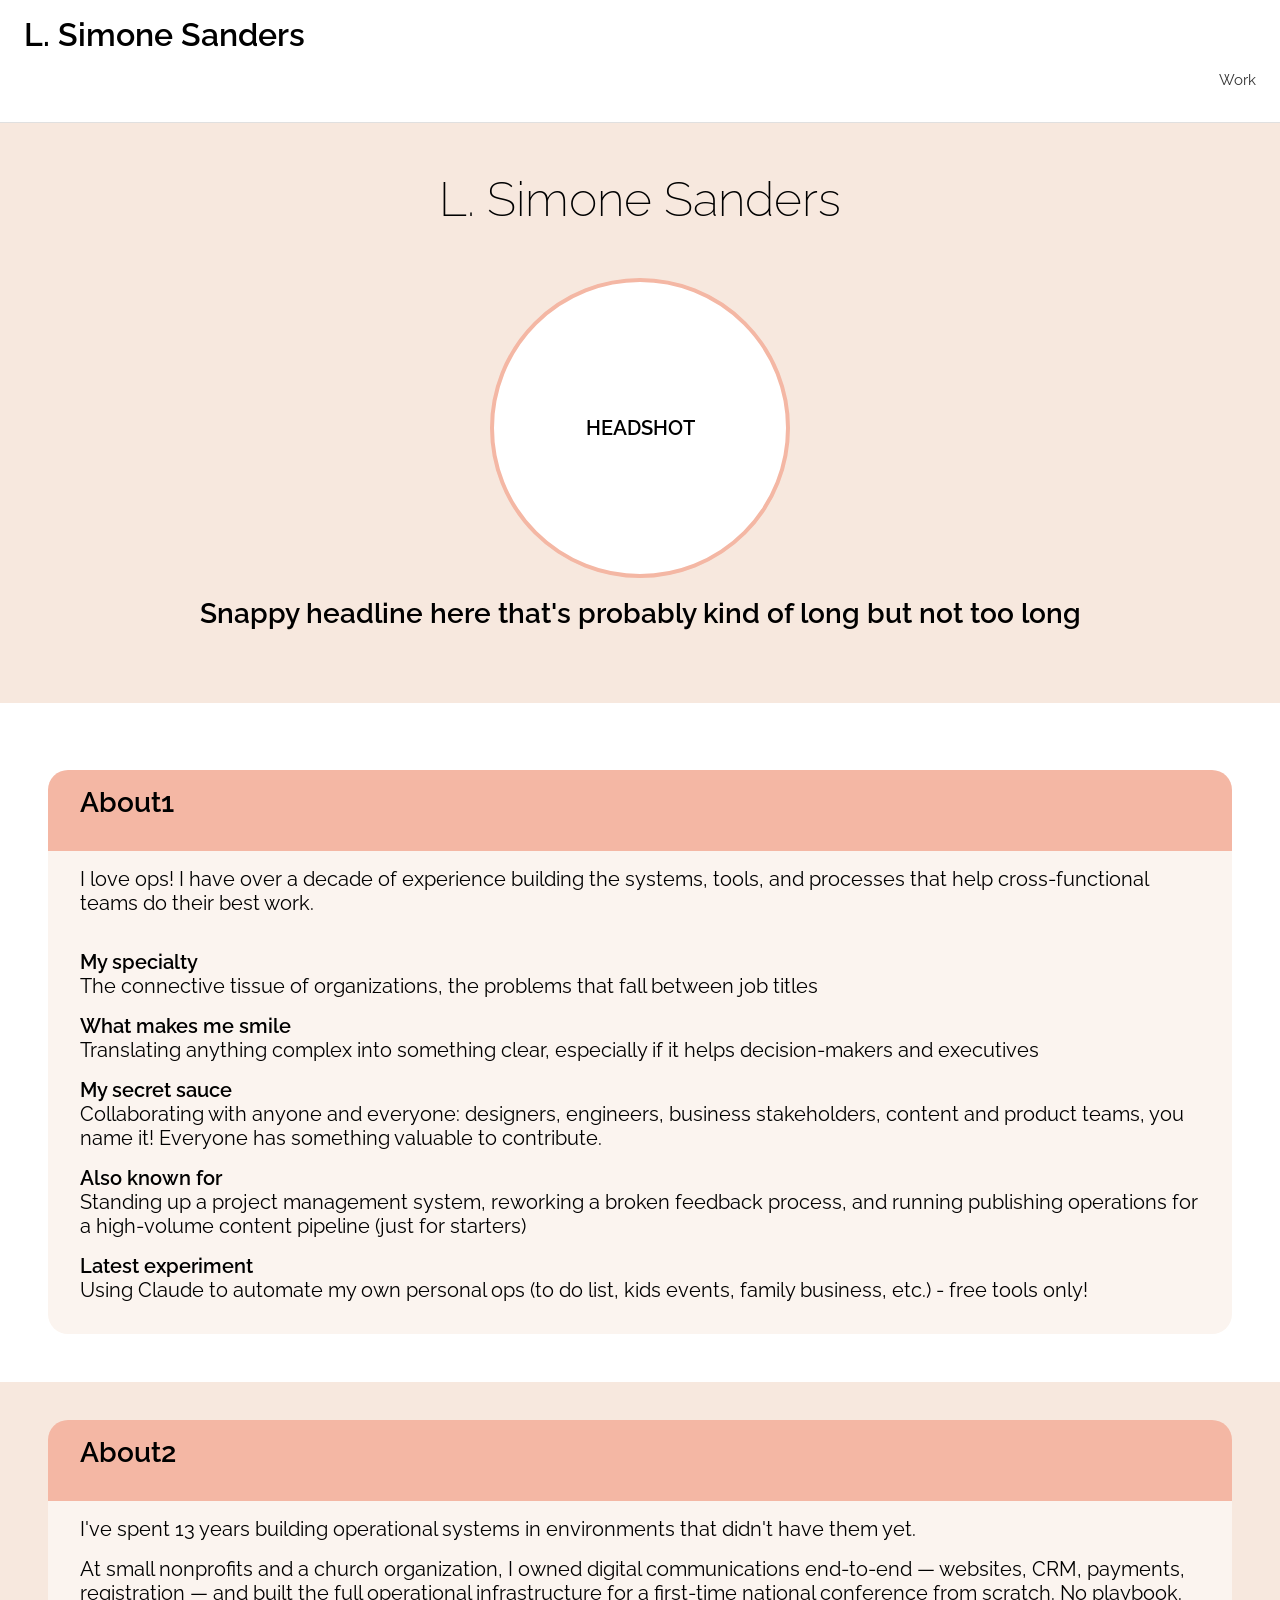
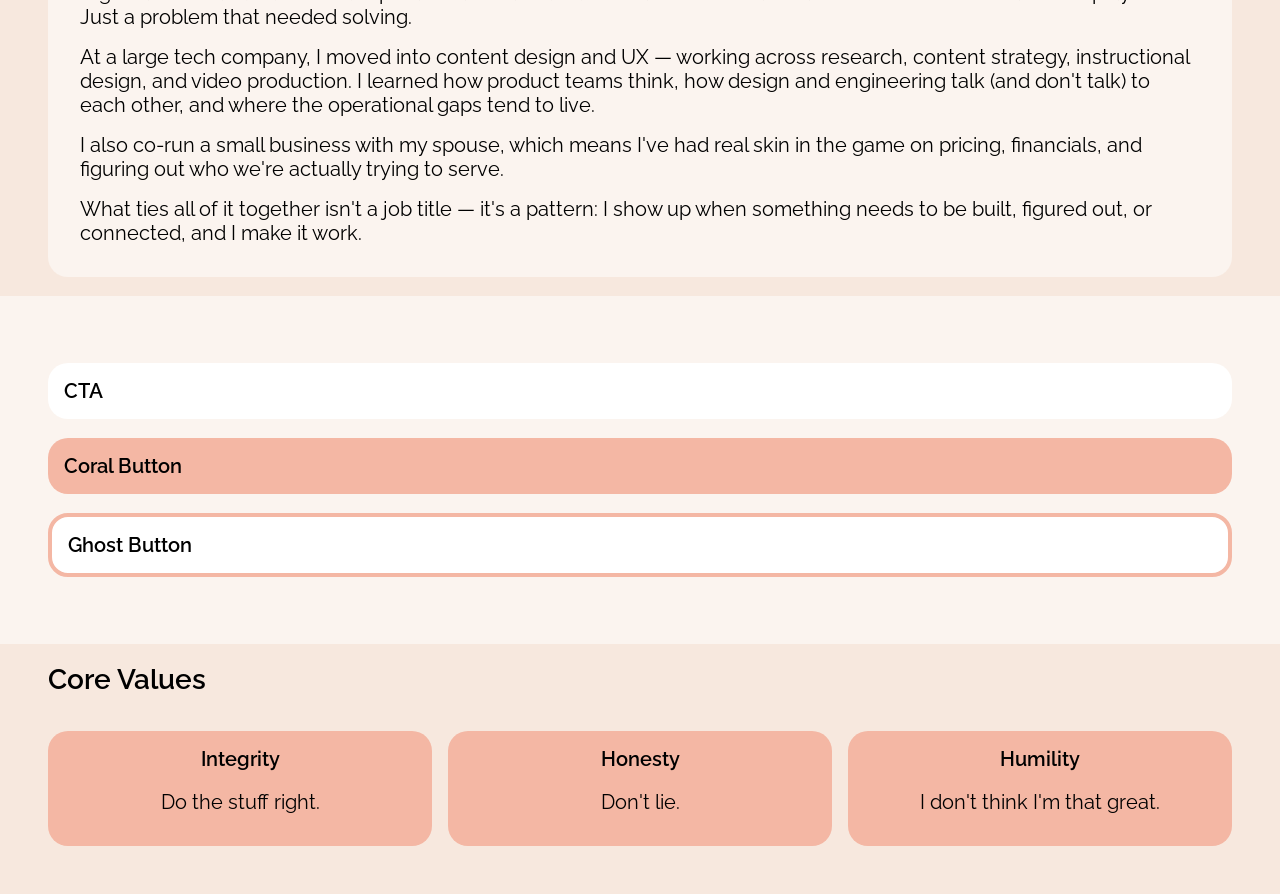
==== index.html @ a35c8dca "Update index.html" ====
<!DOCTYPE html>
<html lang="en">
<head>
  <meta charset="UTF-8" />
  <meta name="viewport" content="width=device-width, initial-scale=1.0" />
  <title>L. Simone Sanders</title>
  <link rel="stylesheet" href="style.css" />
  <link rel="preconnect" href="https://fonts.googleapis.com" />
<link rel="preconnect" href="https://fonts.gstatic.com" crossorigin />
<link href="https://fonts.googleapis.com/css2?family=Raleway:wght@400;600&display=swap" rel="stylesheet" />
</head>
<body>

  <nav class="nav">
    <span class="nav-name">L. Simone Sanders</span>
    <ul class="nav-links">
      <li><a href="Work.html">Work</a></li>
    </ul>
  </nav>

  <main>
    <h1 style="text-align: center;">L. Simone Sanders</h1>
<br />
<div style="background-color: #fff; border: 4px solid #f4b7a4; border-radius: 50%; height: 300px; width: 300px; margin: auto; display: flex; justify-content: center; align-items: center;"><h3>HEADSHOT</h3></div><br />
<h2 style="text-align: center;">Snappy headline here that's probably kind of long but not too long</h2><br /><br /><br />
<div class="card">

<div class="section-white"><br />
  <div class="card-top"><h2>About1</h2></div>
  <div class="card-bottom">
	<p>I love ops! I have over a decade of experience building the systems, tools, and processes that help cross-functional teams do their best work.</p>
<br />
<h3>My specialty</h3>
<p>The connective tissue of organizations, the problems that fall between job titles</p>
<h3>What makes me smile</h3>
<p>Translating anything complex into something clear, especially if it helps decision-makers and executives</p>
<h3>My secret sauce</h3>
<p>Collaborating with anyone and everyone: designers, engineers, business stakeholders, content and product teams, you name it! Everyone has something valuable to contribute.</p>
<h3>Also known for</h3>
<p>Standing up a project management system, reworking a broken feedback process, and running publishing operations for a high-volume content pipeline (just for starters)</p>
<h3>Latest experiment</h3>
<p>Using Claude to automate my own personal ops (to do list, kids events, family business, etc.) - free tools only!</p>
</div>
</div>
<br />
</div>
<br />
<div class="card">
  <div class="card-top"><h2>About2</h2></div>
  <div class="card-bottom"><P>I've spent 13 years building operational systems in environments that didn't have them yet.</p>

<p>At small nonprofits and a church organization, I owned digital communications end-to-end — websites, CRM, payments, registration — and built the full operational infrastructure for a first-time national conference from scratch. No playbook. Just a problem that needed solving.</p>

<p>At a large tech company, I moved into content design and UX — working across research, content strategy, instructional design, and video production. I learned how product teams think, how design and engineering talk (and don't talk) to each other, and where the operational gaps tend to live.</p>

<p>I also co-run a small business with my spouse, which means I've had real skin in the game on pricing, financials, and figuring out who we're actually trying to serve.</p>

<p>What ties all of it together isn't a job title — it's a pattern: I show up when something needs to be built, figured out, or connected, and I make it work.</p></div>
</div>

<br />
<div class="section-pink">
<br />
<div class="button-white">
CTA</div>
<br />
<div class="button-coral">
Coral Button</div>
<br />
<div class="button-ghost">
Ghost Button</div>
<br />
</div>
<br />
<h2>Core Values</h2>
<br />
<div class="column-container">
  <div class="column"><h3>Integrity</h3><br /><p>Do the stuff right.</p></div>
  <div class="column"><h3>Honesty</h3><br /><p>Don't lie.</p></div>
  <div class="column"><h3>Humility</h3><br /><p>I don't think I'm that great.</p></div>
</div>

  </main>

</body>
</html>
---- style.css ----
* {
  margin: 0;
  padding: 0;
  box-sizing: border-box;
}

body {
  font-family: "Raleway", sans-serif;
  background-color: #F7E8DE;
}

h1 {
  font-family: "Raleway", sans-serif;
  font-size: 3rem;
  font-weight: 200;
  Padding-bottom: 2rem;
}

h2 {
  Font-family: "Raleway", sans-serif;
  Font-size: 1.75rem;
  Font-weight: 600;
  Padding-bottom: 1rem;
}

h3, .button-coral, .button-white, .button-ghost {
  Font-family: "Raleway", sans-serif;
  Font-size: 1.25rem;
  Font-weight: 600;
}

p, ul, ol {
  padding-bottom: 1rem;
  font-size: 1.25rem;
}

Ul, ol {
  Padding-left: 1.5rem;
}

/* --- Sticky Nav --- */
.nav {
  position: sticky;
  top: 0;
  z-index: 100;
  display: flex;
  flex-wrap: wrap;
  align-items: center;
  justify-content: center;
  padding: 1rem 1.5rem;
  background: #fff;
  border-bottom: 1px solid #e0e0e0;
}

.nav-name {
  flex: 1;
  text-align: left;
  font-weight: 600;
  font-size: 2rem;
}

.nav-toggle {
  position: absolute;
  right: 1.5rem;
  background: none;
  border: none;
  font-size: 1.5rem;
  cursor: pointer;
  color: #333;
}

/* --- Hamburger
.nav-links {
  display: none;
  flex-direction: column;
  width: 100%;
  list-style: none;
  padding: 0.5rem 0;
}
-- */

.nav-links {
  display: flex;
  flex-direction: column;
  width: 100%;
  list-style: none;
  padding: 0.5rem 0;
}

.nav-links.open {
  display: flex;
}

.nav-links li {
  text-align: right;
}

.nav-links a {
  display: block;
  padding: 0.6rem 0;
  text-decoration: none;
  color: #333;
  font-size: 0.95rem;
}

.nav-links a:hover {
  color: #000;
}

/* --- Body Sections --- */

.section-white {
  width: calc(100% + 6rem);
  margin-left: -3rem;
  Padding: 3rem;
  Background-color: #fff;
}

.section-pink {
  width: calc(100% + 6rem);
  margin-left: -3rem;
  Padding: 3rem;
  Background-color: #FBF4EF;
}

.section-blush {
  width: calc(100% + 6rem);
  margin-left: -3rem;
  Padding: 3rem;
  Background-color: #F7E8DE;
}

.section-coral {
  width: calc(100% + 6rem);
  margin-left: -3rem;
  Padding: 3rem;
  Background-color: #F4B7A4;
}

/* --- Cards --- */
.card {
  Display: flex:
  Justify-content: space-between;
  Gap: 1rem;
  Flex-direction: row;
}

.card-top {
  Flex: 1;
  Background-color: #F4B7A4;
  Padding: 1rem 2rem 1rem 2rem;
  Border-radius: 20px 20px 0px 0px;
}

.card-bottom {
  Flex: 1;
  Background-color: #FBF4EF;
  Padding: 1rem 2rem 1rem 2rem;
  Border-radius: 0px 0px 20px 20px;
}

.card-simple {
  Flex: 1;
  Background-color: #fff;
  Padding: 1rem 2rem 1rem 2rem;
  Border-radius: 20px;
}

/* --- Columns --- */
.column-container {
  display: flex;
  justify-content: space-between;
  gap: 1rem;
}

.column {
  flex: 1;
  background-color: #F4B7A4;
  padding: 1rem;
  text-align: center;
  vertical-align: middle;
  Border-radius: 20px;
}

/* --- Buttons --- */
.button-coral {
  padding: 1rem;
  background-color: #f4b7a4;
  Border-radius: 20px;
}

.button-white {
  padding: 1rem;
  background-color: #fff;
  Border-radius: 20px;
}

.button-ghost {
  padding: 1rem;
  background-color: #fff;
  Border: 4px solid #f4b7a4;
  Border-radius: 20px;
}

/* --- Main content area ---*/
/* --- Changing this requires recalculating section widths --- */
main {
  padding: 3rem;
}
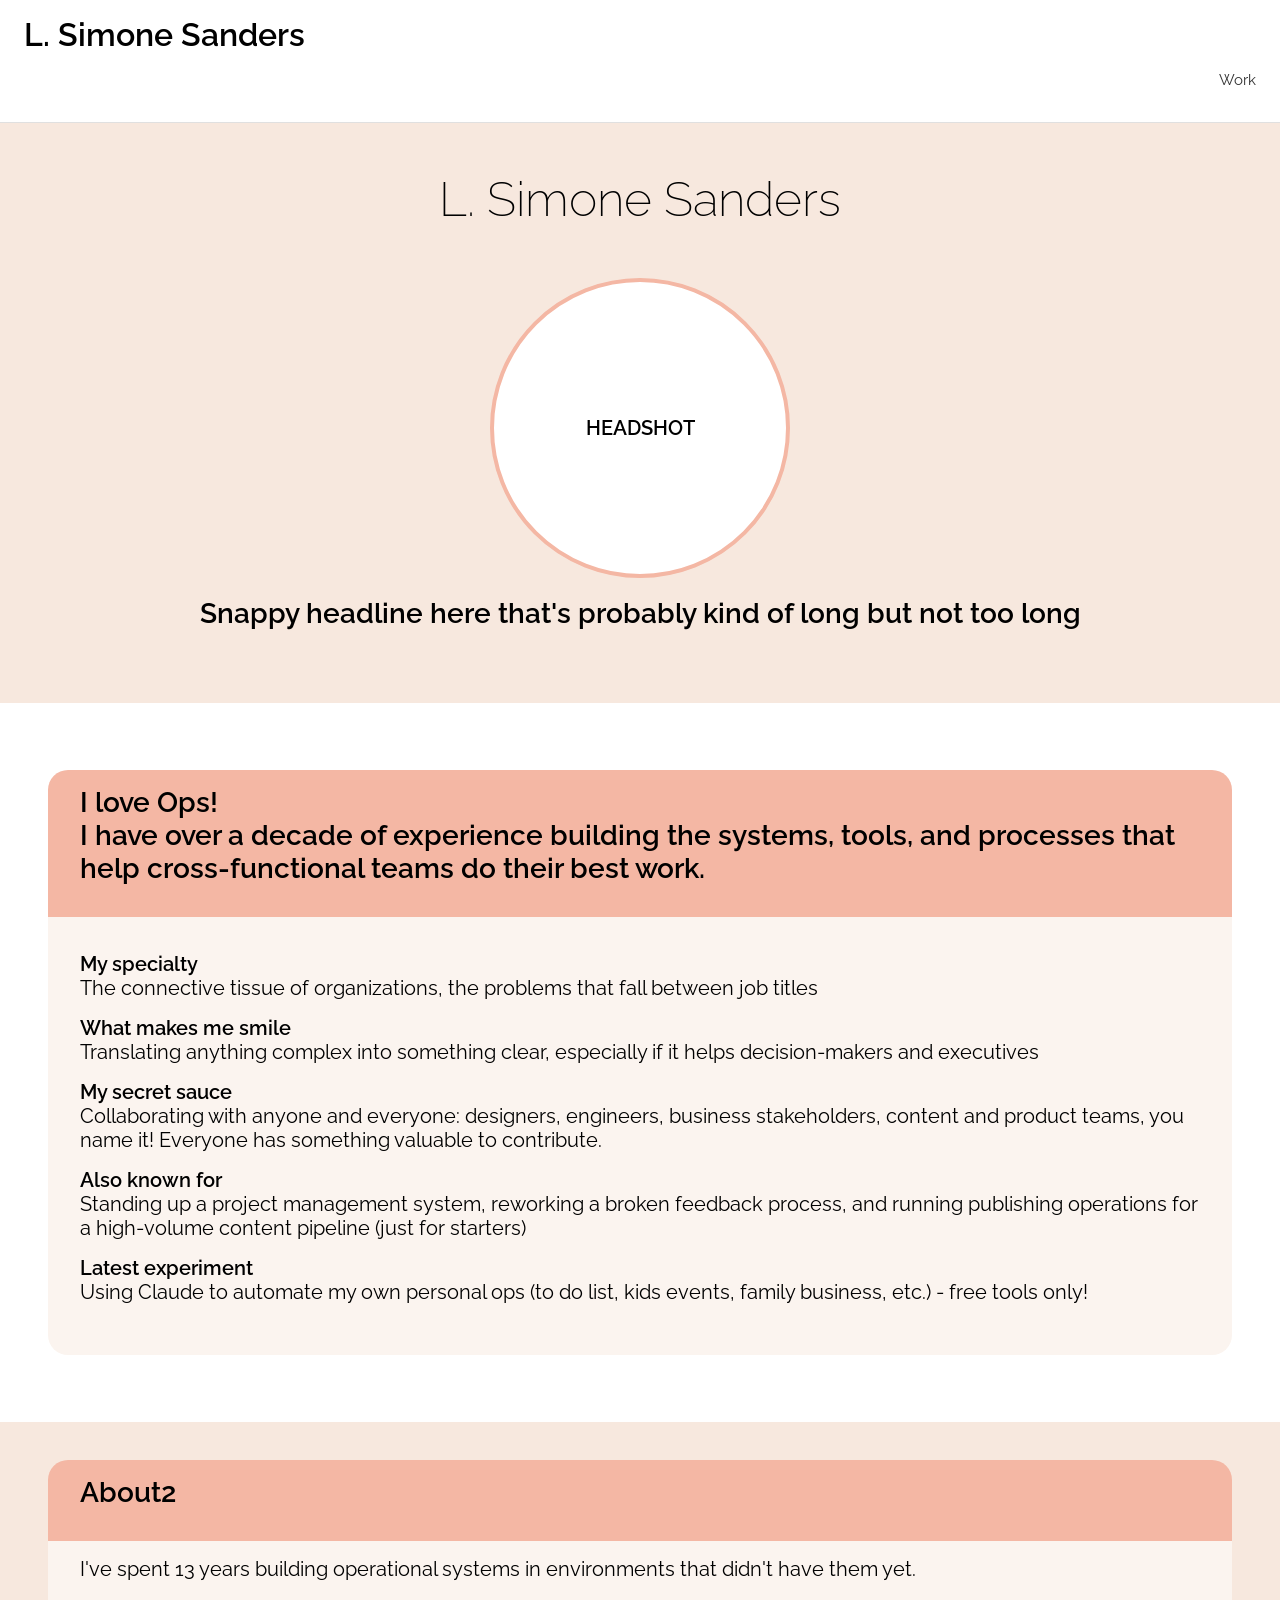
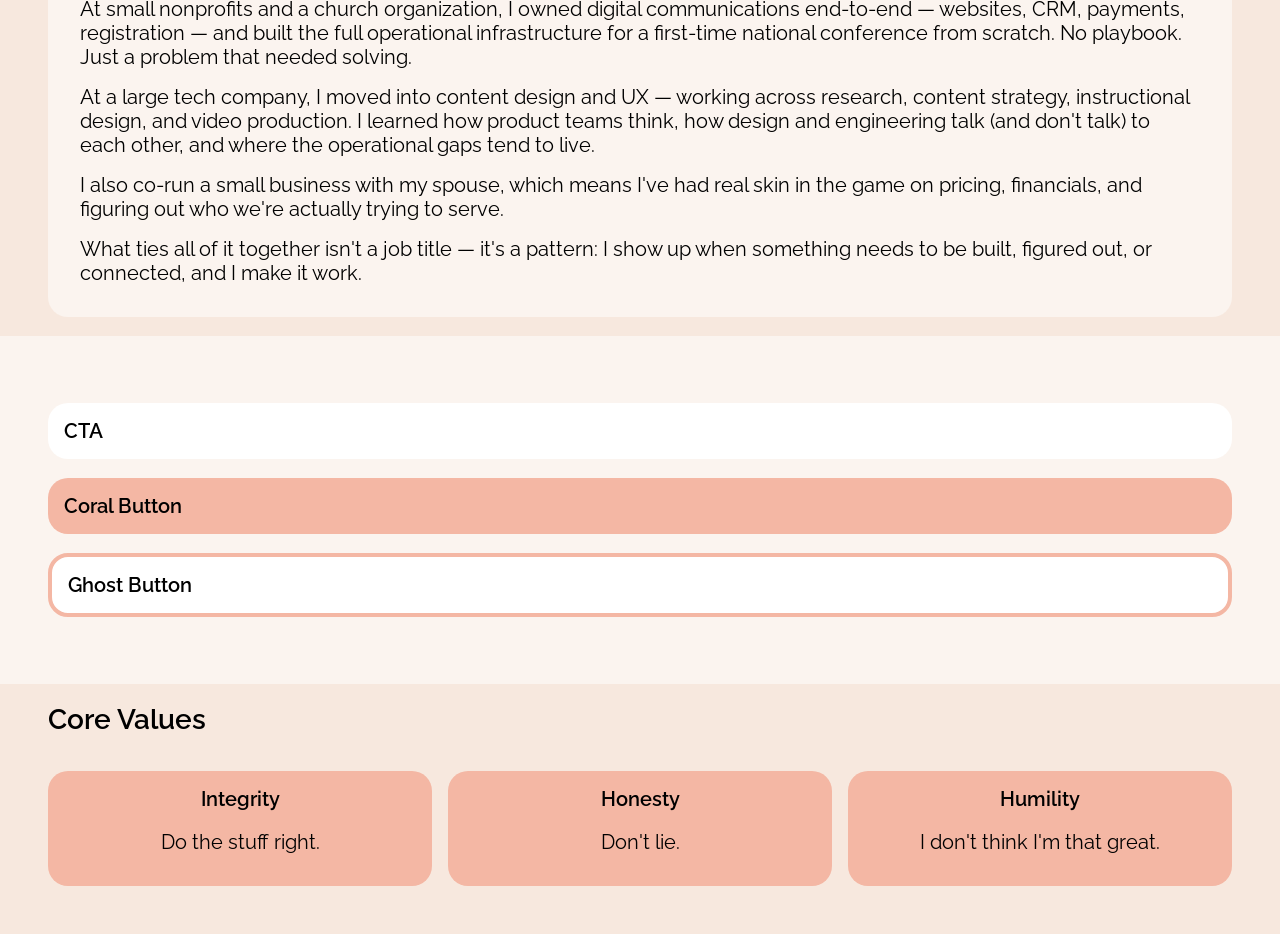
==== commit a2d4bce7: "Update index.html" ====
--- a/index.html
+++ b/index.html
@@ -26,9 +26,8 @@
 <div class="card">
 
 <div class="section-white"><br />
-  <div class="card-top"><h2>About1</h2></div>
+  <div class="card-top"><h2>I love Ops!<br />I have over a decade of experience building the systems, tools, and processes that help cross-functional teams do their best work.</h2></div>
   <div class="card-bottom">
-	<p>I love ops! I have over a decade of experience building the systems, tools, and processes that help cross-functional teams do their best work.</p>
 <br />
 <h3>My specialty</h3>
 <p>The connective tissue of organizations, the problems that fall between job titles</p>
@@ -40,7 +39,9 @@
 <p>Standing up a project management system, reworking a broken feedback process, and running publishing operations for a high-volume content pipeline (just for starters)</p>
 <h3>Latest experiment</h3>
 <p>Using Claude to automate my own personal ops (to do list, kids events, family business, etc.) - free tools only!</p>
+	  <br />
 </div>
+	<br />
 </div>
 <br />
 </div>
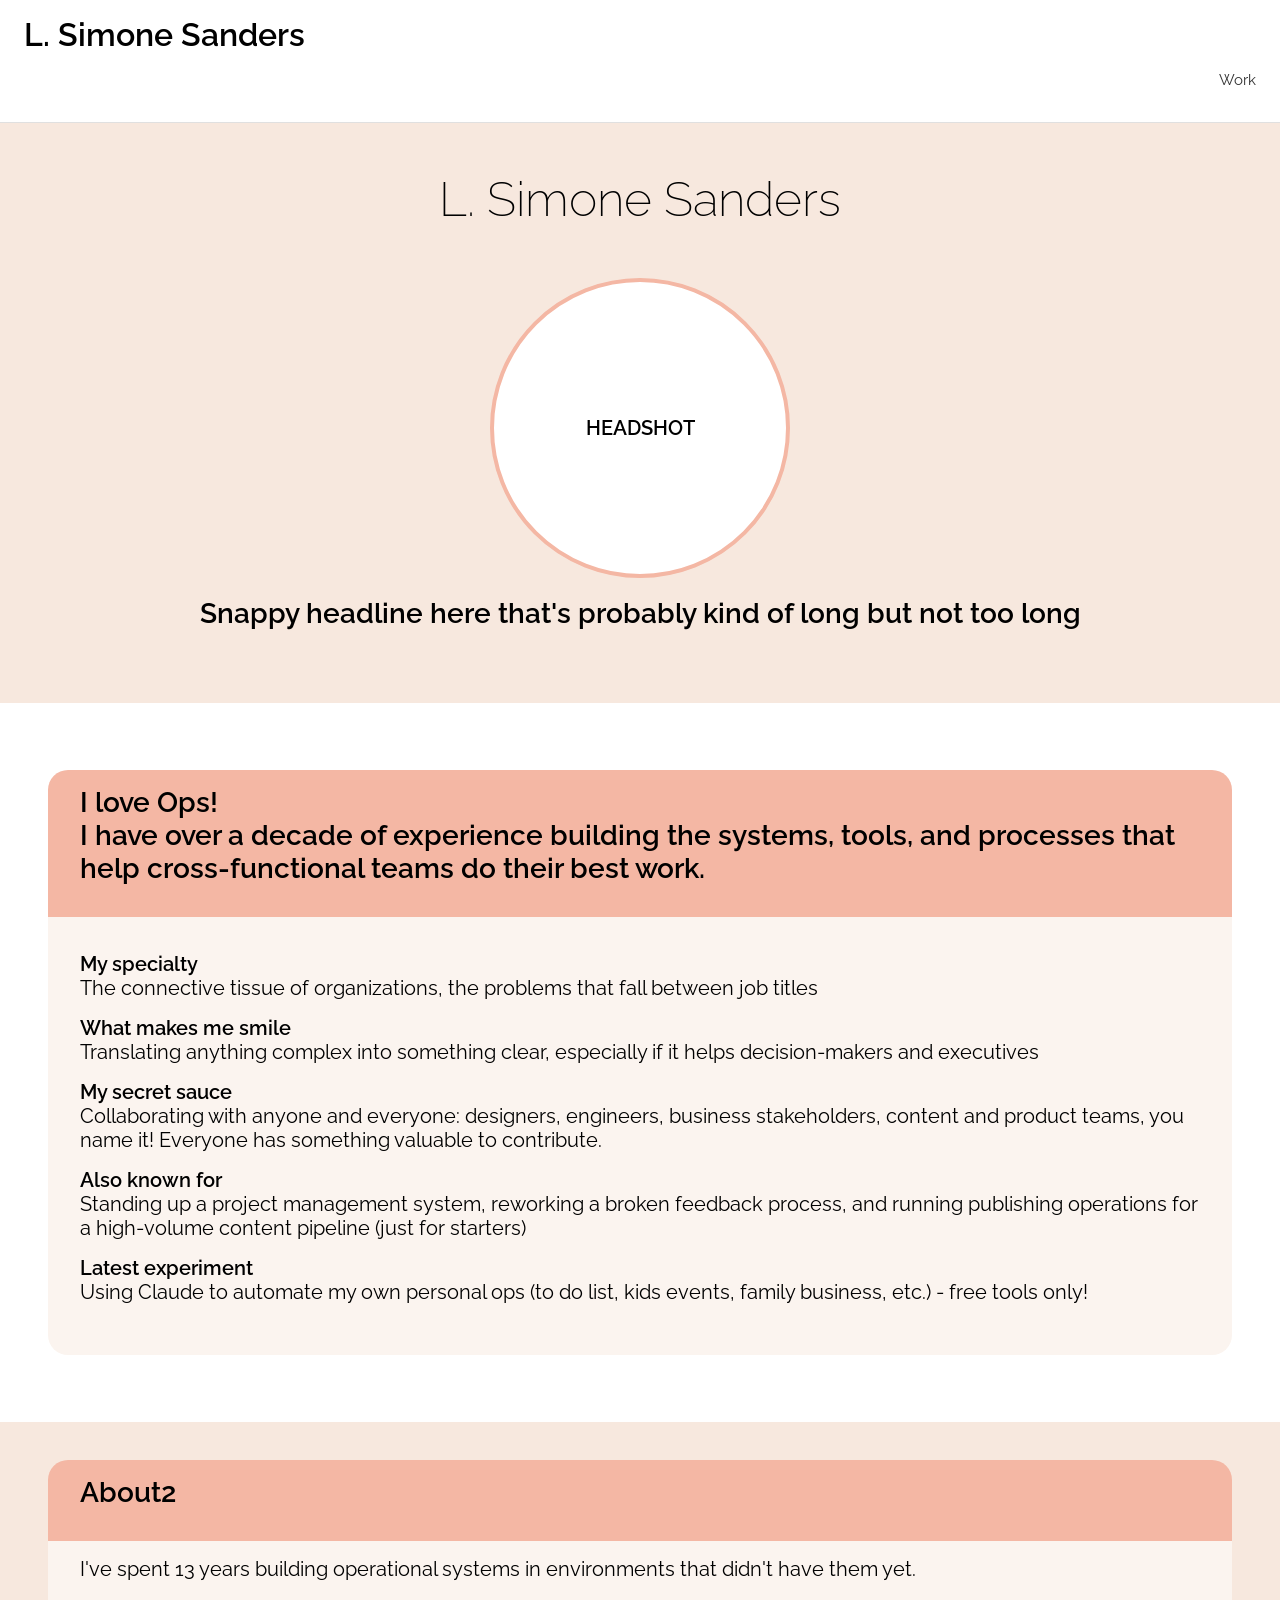
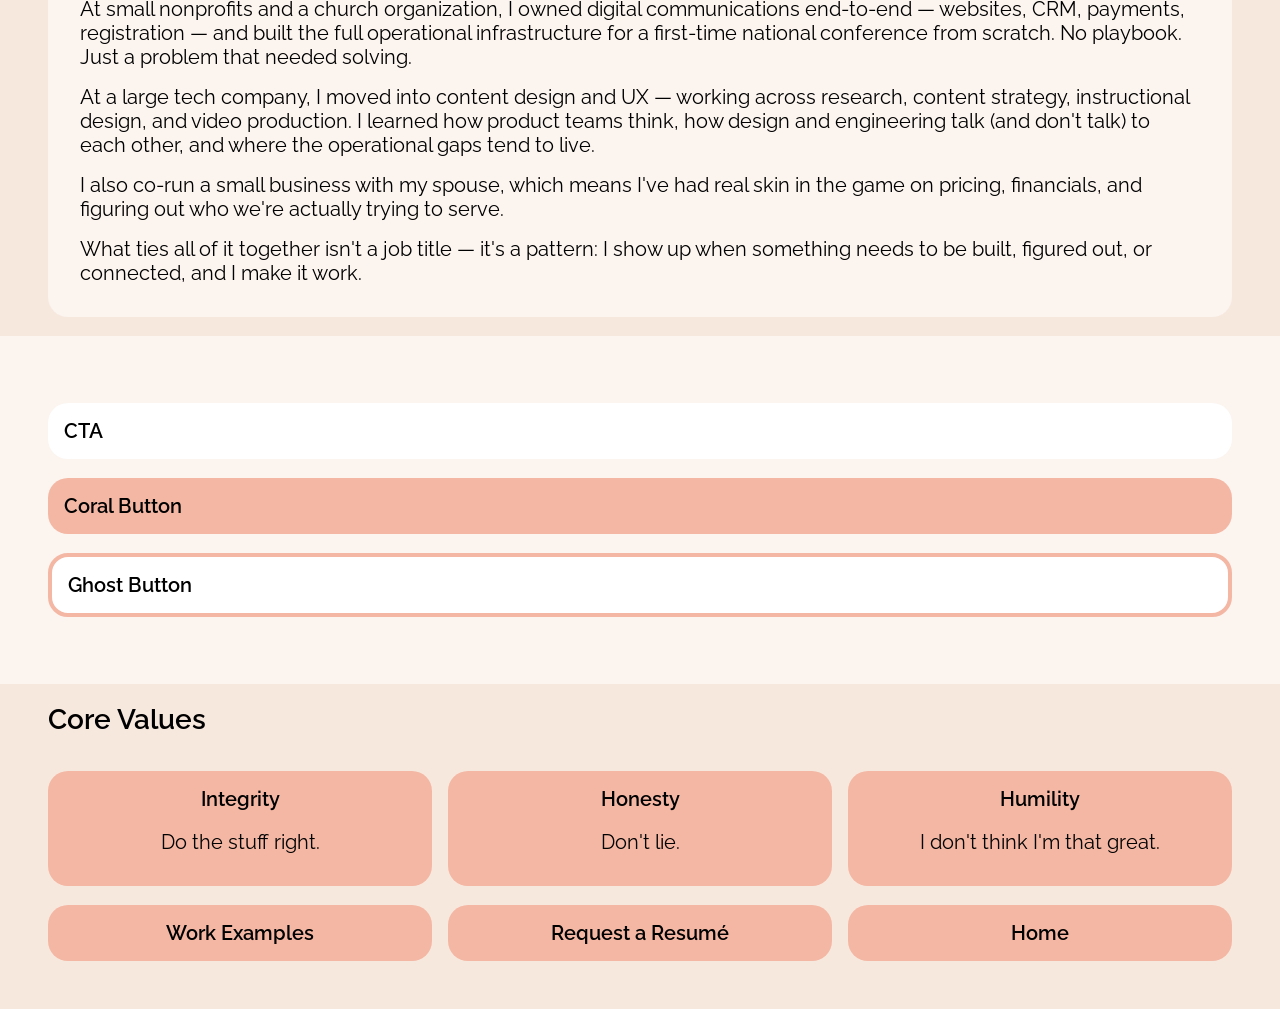
==== commit 51f7d77a: "Update index.html footer" ====
--- a/index.html
+++ b/index.html
@@ -81,6 +81,15 @@
   <div class="column"><h3>Humility</h3><br /><p>I don't think I'm that great.</p></div>
 </div>
 
+<div class="section-coral;">
+	<br />
+	<div class="column-container">
+		<div class="column button-coral">Work Examples</div>
+		<div class="column button-coral">Request a Resumé</div>
+		<div class="column button-coral">Home</div>
+	</div>
+</div>
+
   </main>
 
 </body>
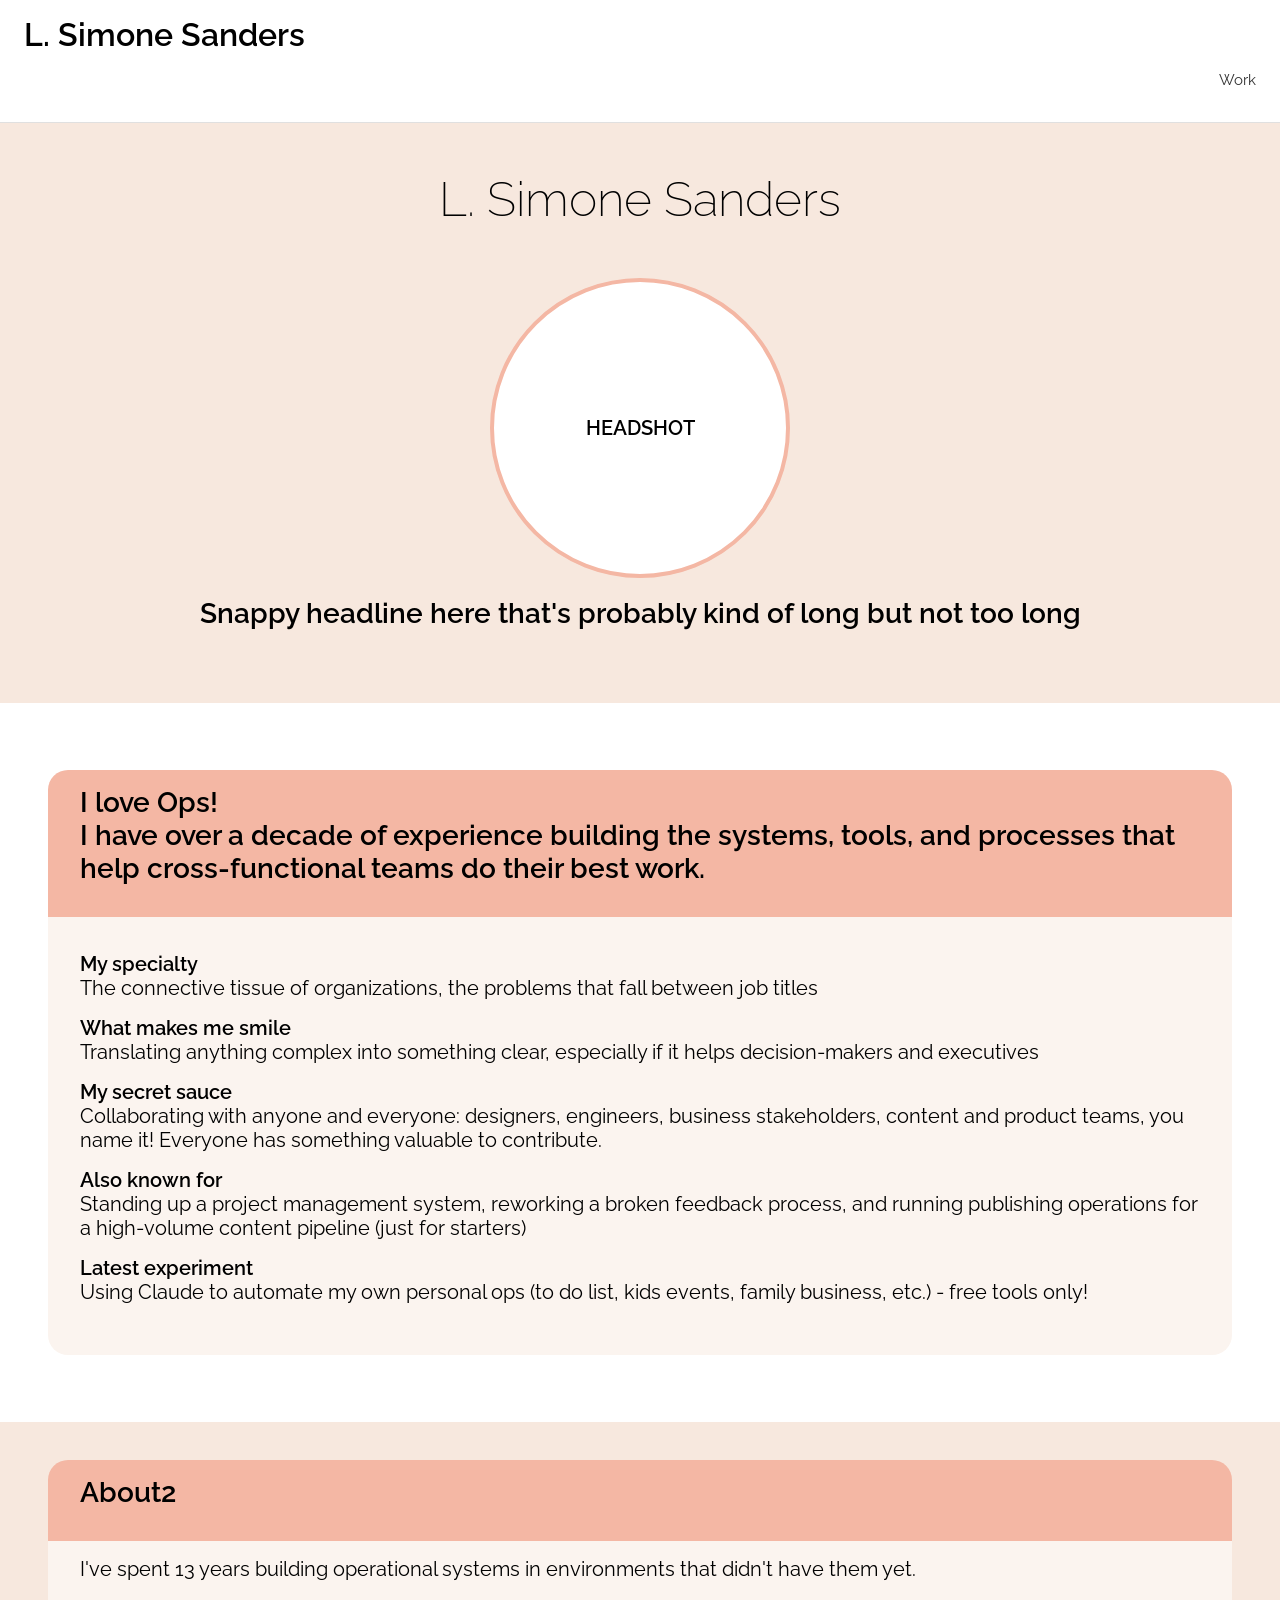
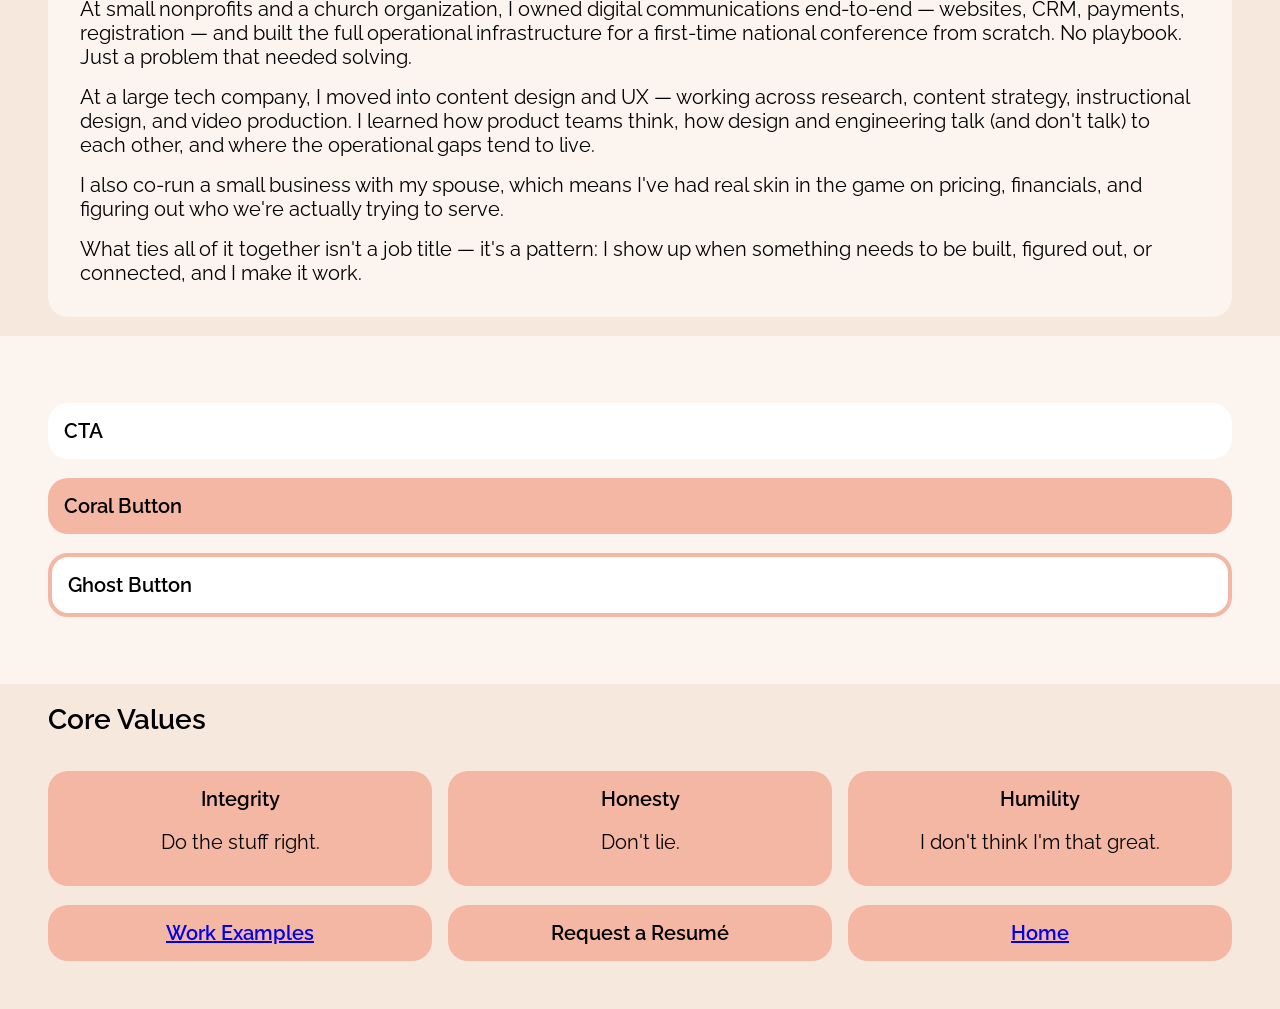
==== commit eb8e52dc: "Update index.html nav link correction" ====
--- a/index.html
+++ b/index.html
@@ -14,7 +14,7 @@
   <nav class="nav">
     <span class="nav-name">L. Simone Sanders</span>
     <ul class="nav-links">
-      <li><a href="Work.html">Work</a></li>
+      <li><a href="work.html">Work</a></li>
     </ul>
   </nav>
 
@@ -84,9 +84,9 @@
 <div class="section-coral;">
 	<br />
 	<div class="column-container">
-		<div class="column button-coral">Work Examples</div>
+		<div class="column button-coral"><a href="work.html">Work Examples</a></div>
 		<div class="column button-coral">Request a Resumé</div>
-		<div class="column button-coral">Home</div>
+		<div class="column button-coral"><a href="index.html">Home</a></div>
 	</div>
 </div>
 
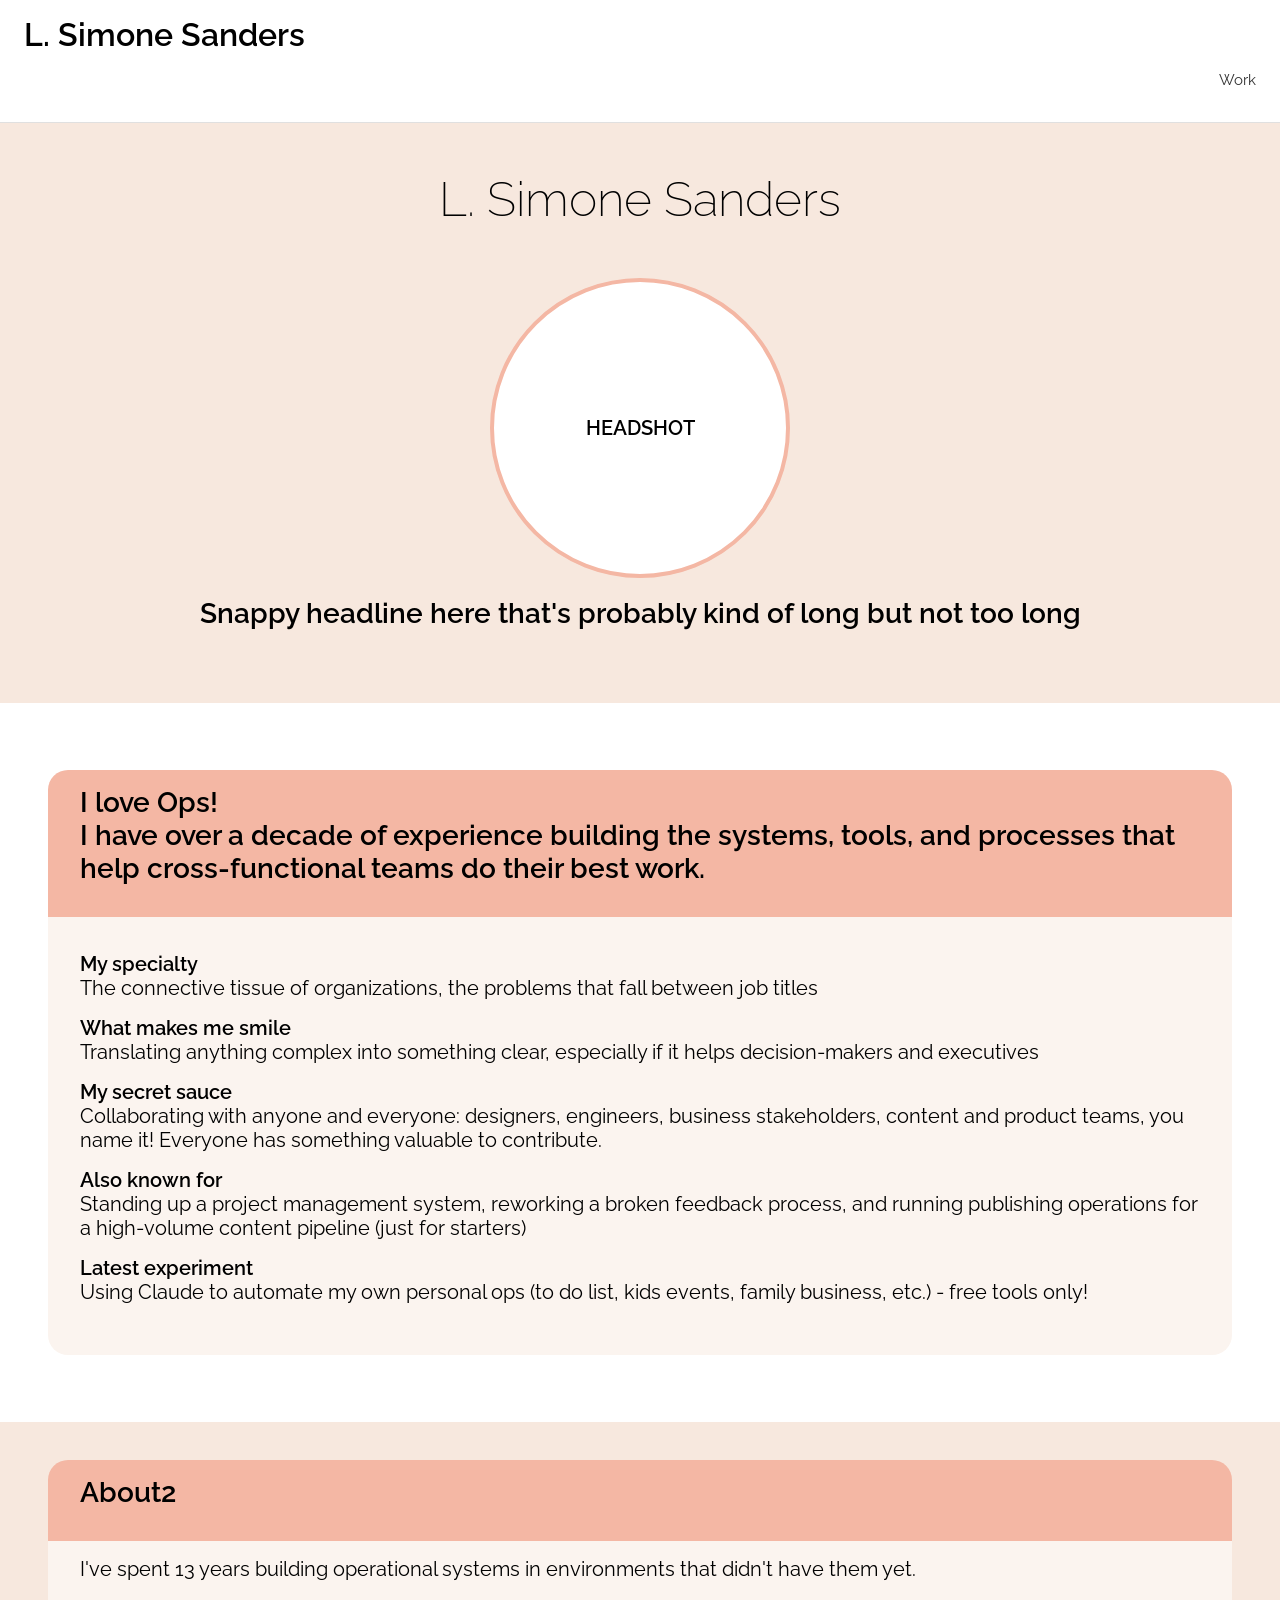
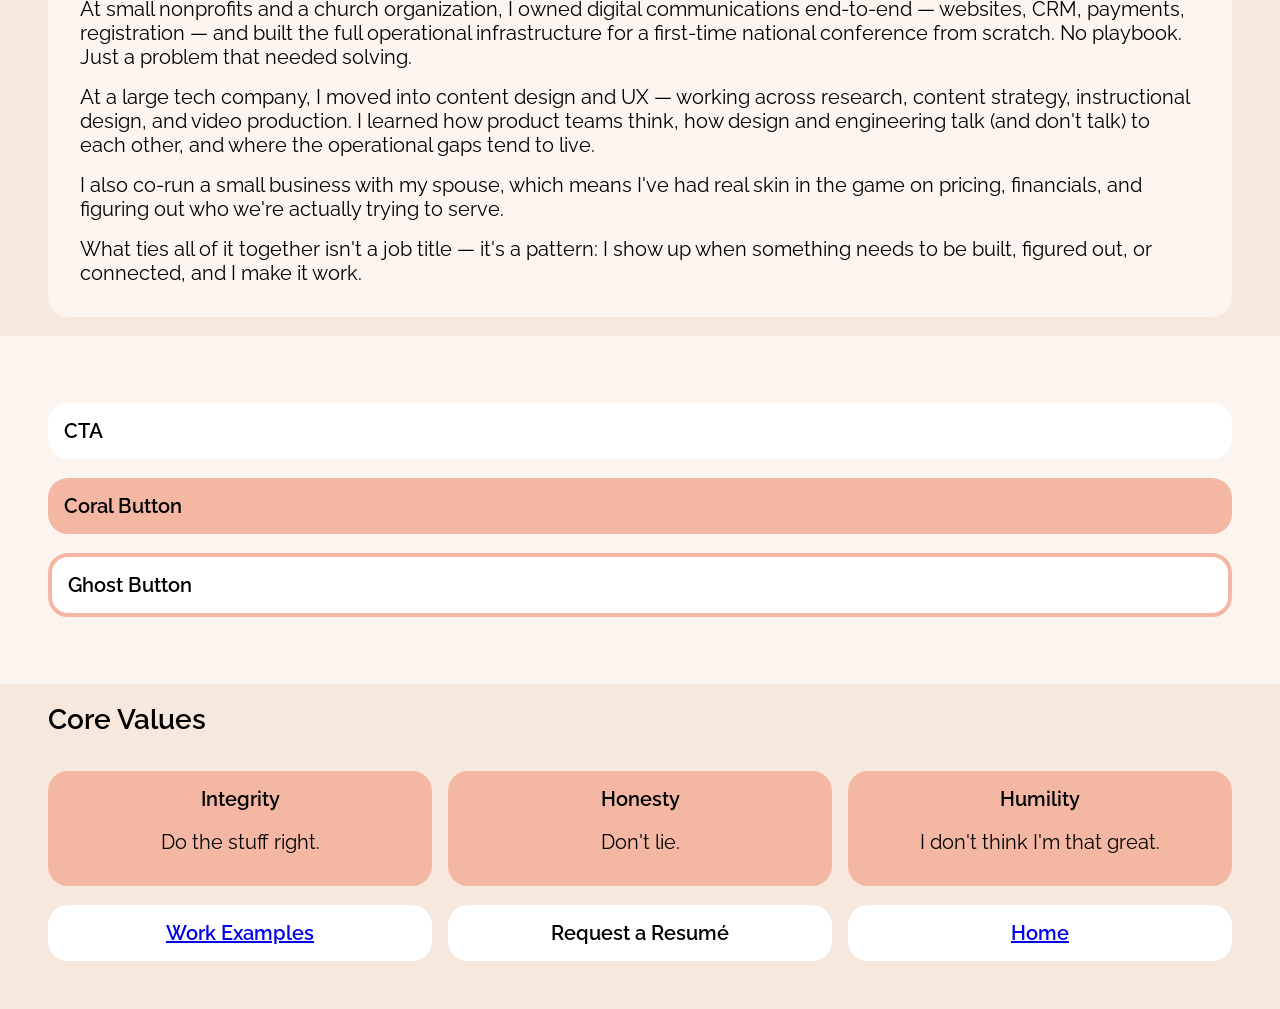
==== commit 1ddec6e6: "Update index.html footer update" ====
--- a/index.html
+++ b/index.html
@@ -84,9 +84,9 @@
 <div class="section-coral;">
 	<br />
 	<div class="column-container">
-		<div class="column button-coral"><a href="work.html">Work Examples</a></div>
-		<div class="column button-coral">Request a Resumé</div>
-		<div class="column button-coral"><a href="index.html">Home</a></div>
+		<div class="column button-white"><a href="work.html">Work Examples</a></div>
+		<div class="column button-white">Request a Resumé</div>
+		<div class="column button-white"><a href="index.html">Home</a></div>
 	</div>
 </div>
 
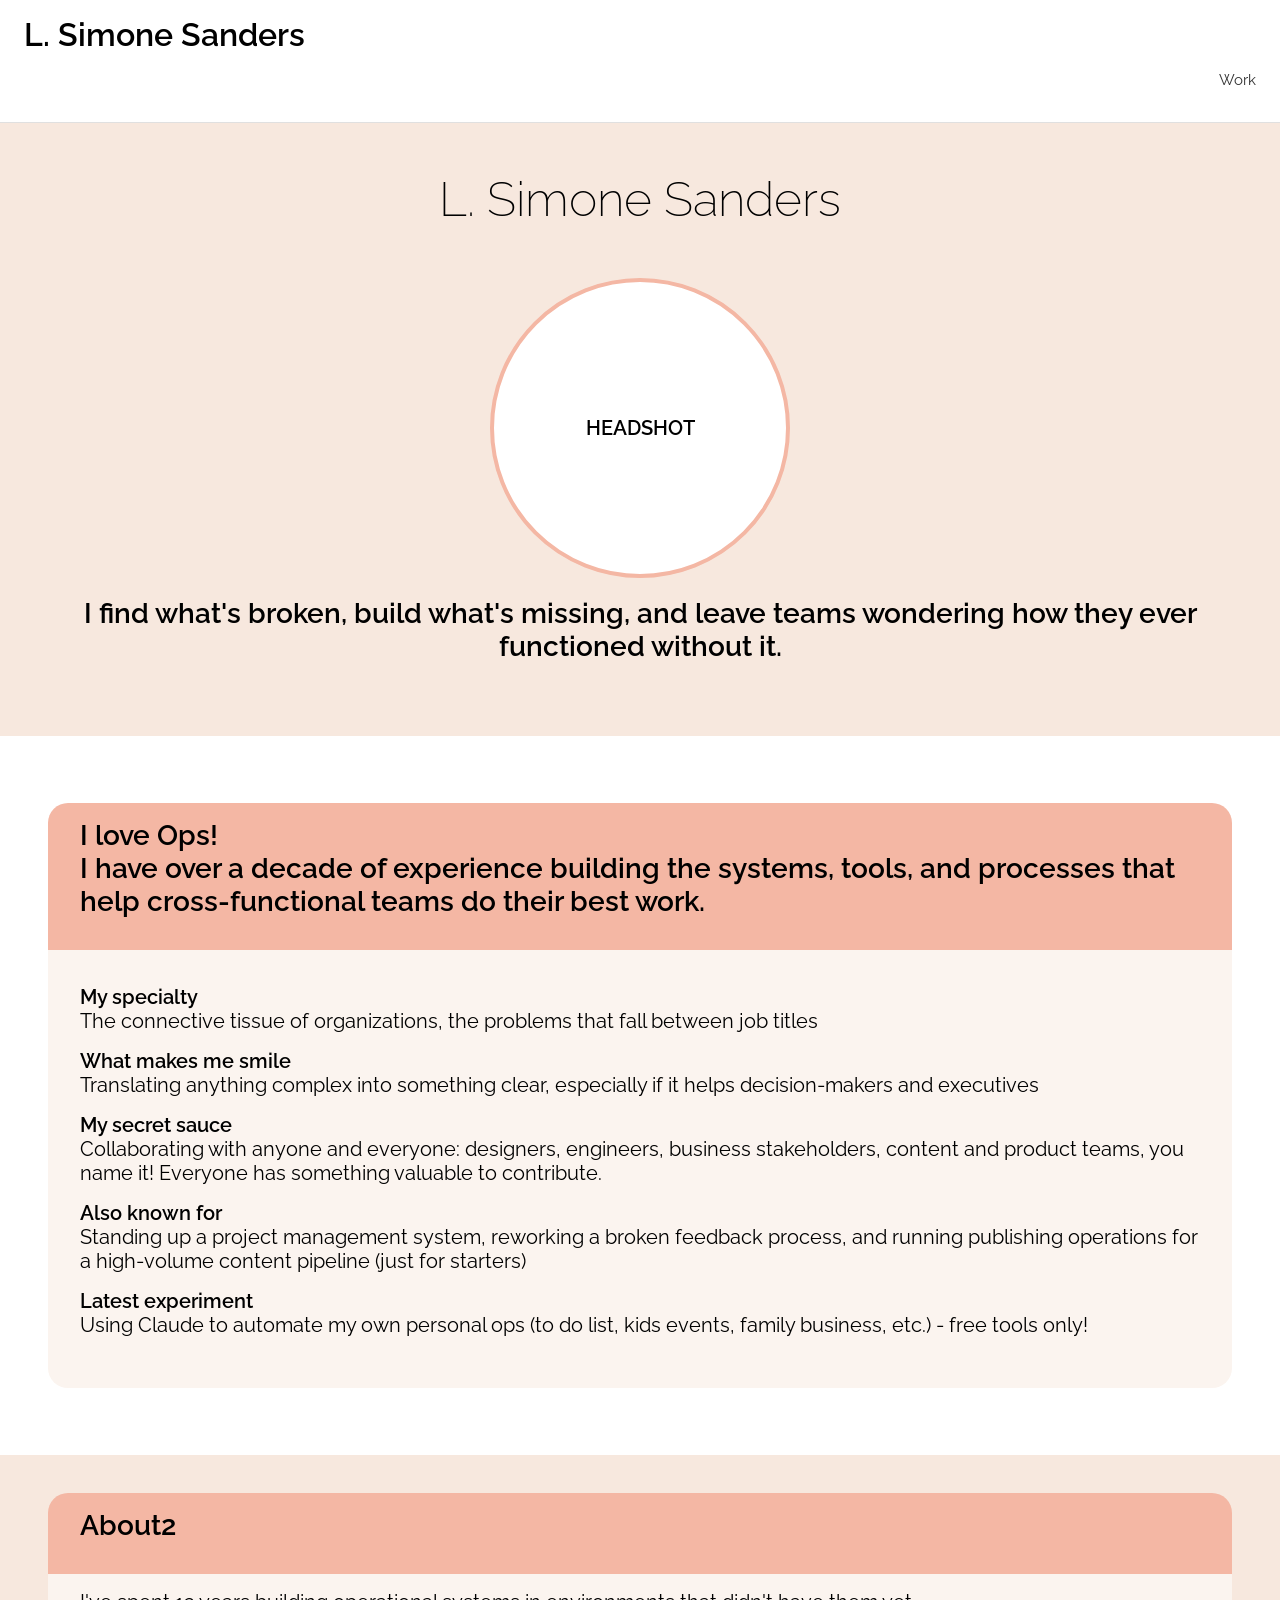
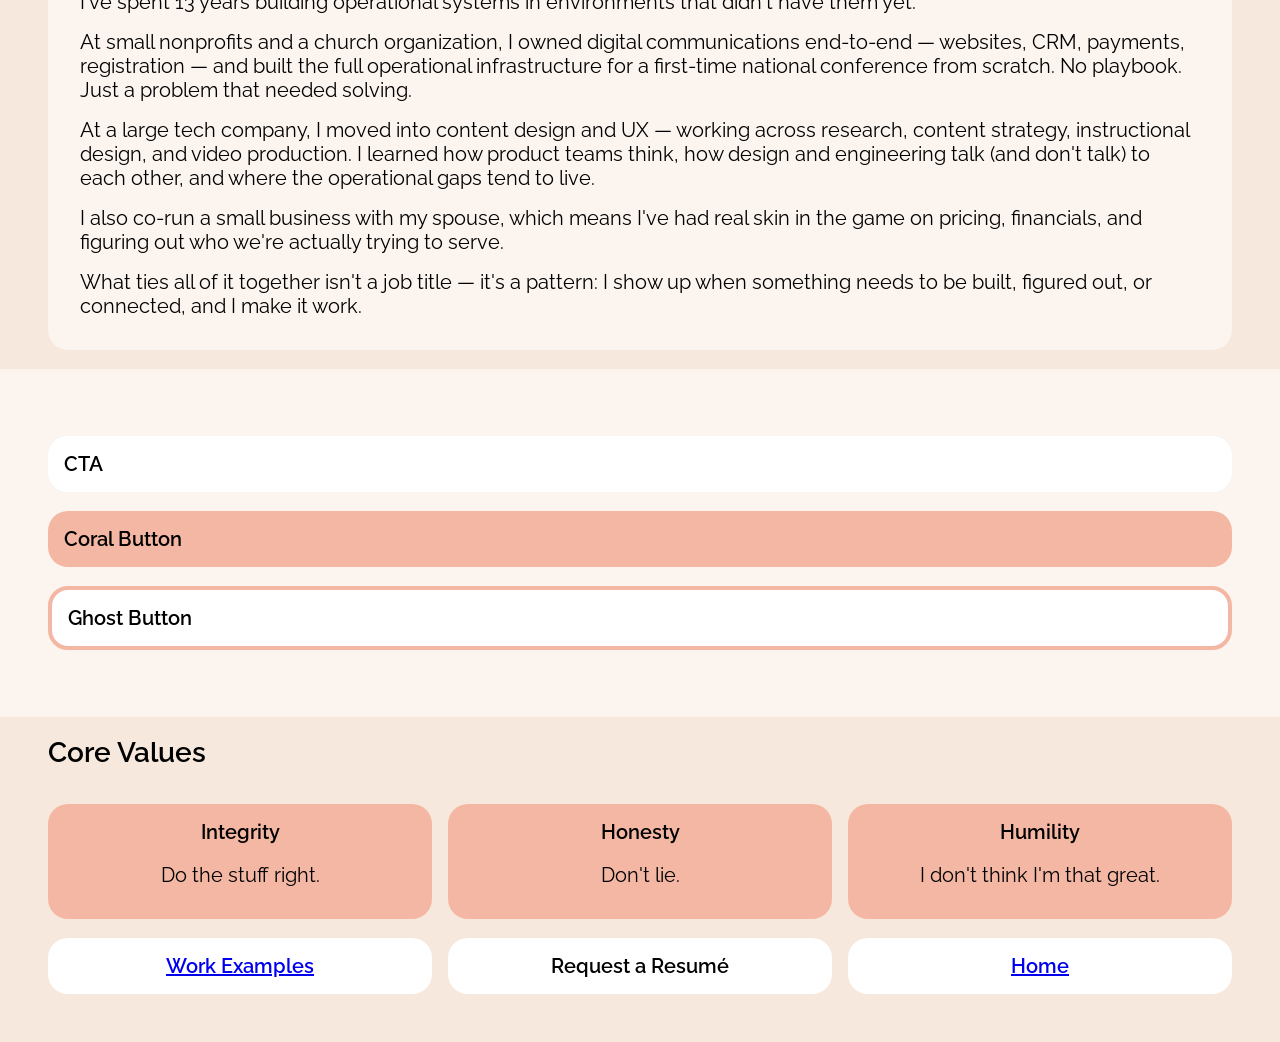
==== commit 62ec99b8: "Update index.html tagline" ====
--- a/index.html
+++ b/index.html
@@ -22,7 +22,7 @@
     <h1 style="text-align: center;">L. Simone Sanders</h1>
 <br />
 <div style="background-color: #fff; border: 4px solid #f4b7a4; border-radius: 50%; height: 300px; width: 300px; margin: auto; display: flex; justify-content: center; align-items: center;"><h3>HEADSHOT</h3></div><br />
-<h2 style="text-align: center;">Snappy headline here that's probably kind of long but not too long</h2><br /><br /><br />
+<h2 style="text-align: center;">I find what's broken, build what's missing, and leave teams wondering how they ever functioned without it.</h2><br /><br /><br />
 <div class="card">
 
 <div class="section-white"><br />
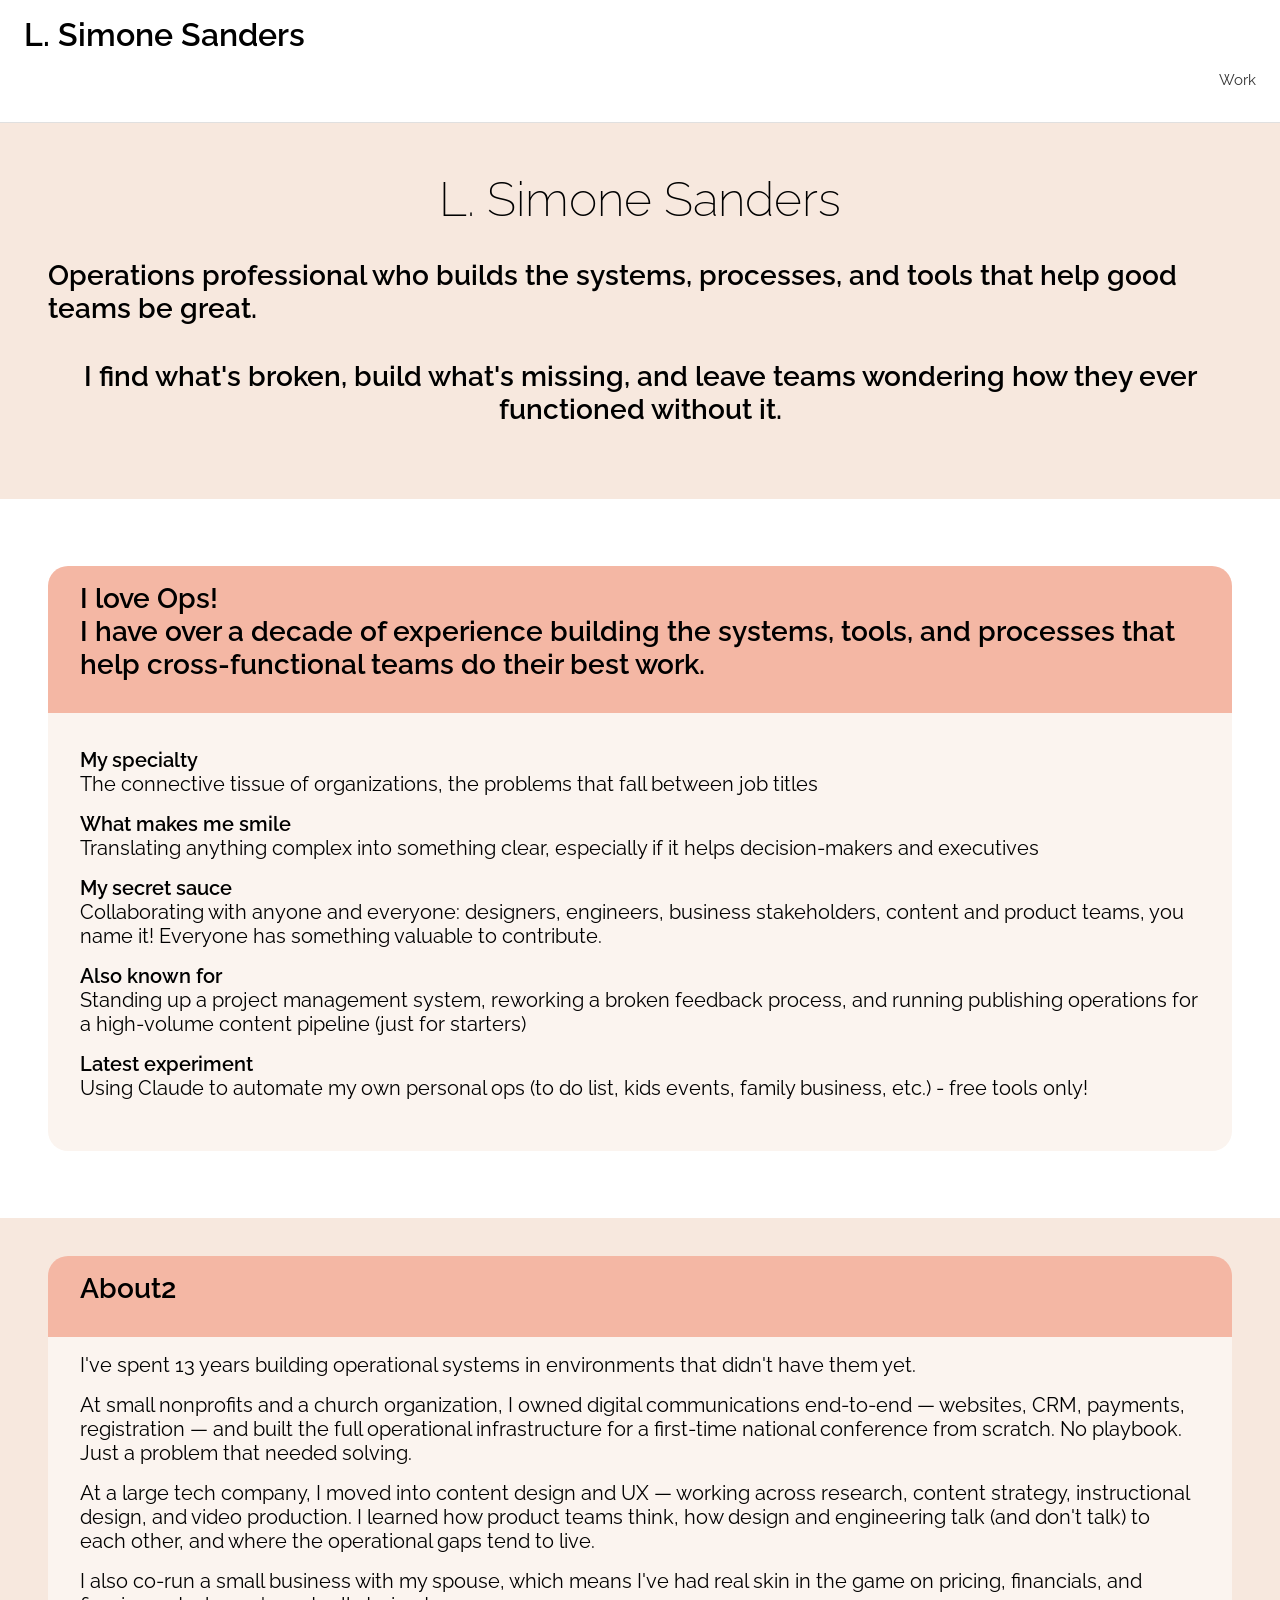
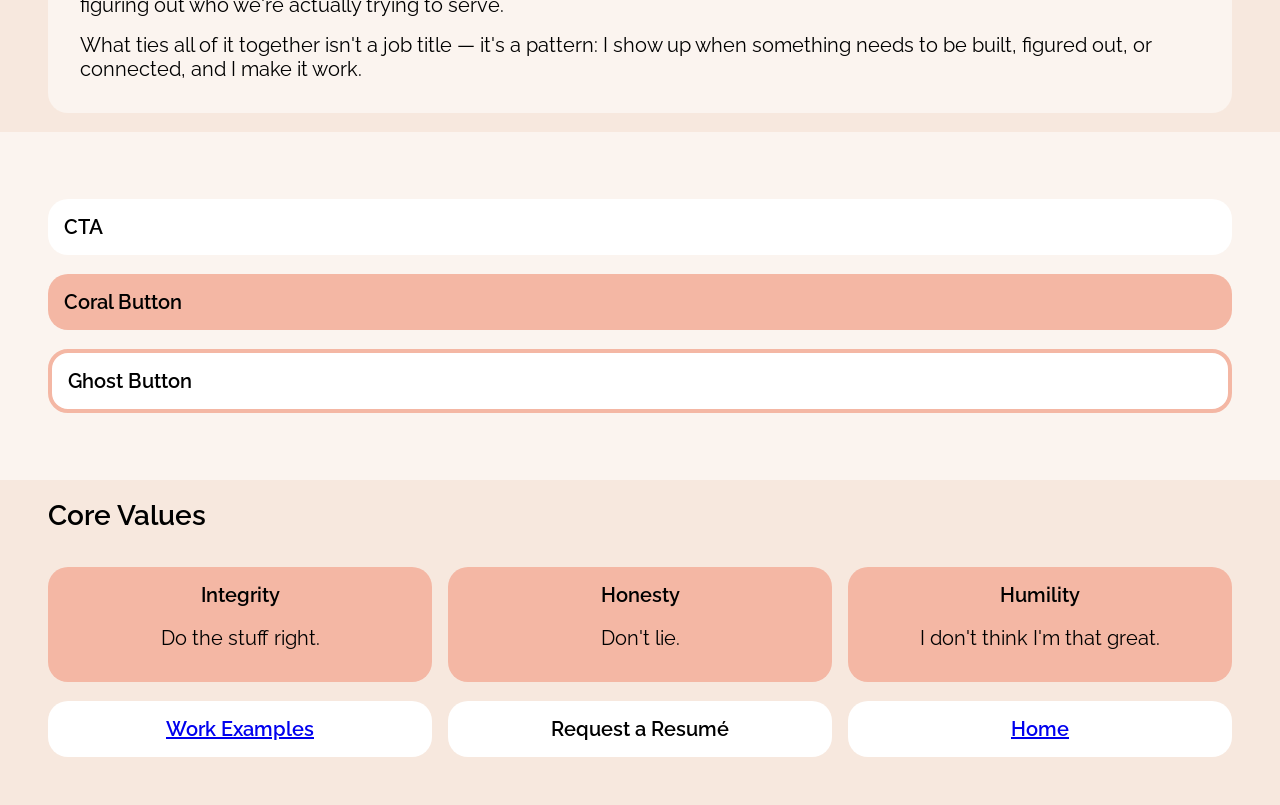
==== commit cc1a7c2f: "Update index.html" ====
--- a/index.html
+++ b/index.html
@@ -20,8 +20,9 @@
 
   <main>
     <h1 style="text-align: center;">L. Simone Sanders</h1>
+	  <h2>Operations professional who builds the systems, processes, and tools that help good teams be great.</h2>
 <br />
-<div style="background-color: #fff; border: 4px solid #f4b7a4; border-radius: 50%; height: 300px; width: 300px; margin: auto; display: flex; justify-content: center; align-items: center;"><h3>HEADSHOT</h3></div><br />
+<!--<div style="background-color: #fff; border: 4px solid #f4b7a4; border-radius: 50%; height: 300px; width: 300px; margin: auto; display: flex; justify-content: center; align-items: center;"><h3>HEADSHOT</h3></div><br />-->
 <h2 style="text-align: center;">I find what's broken, build what's missing, and leave teams wondering how they ever functioned without it.</h2><br /><br /><br />
 <div class="card">
 
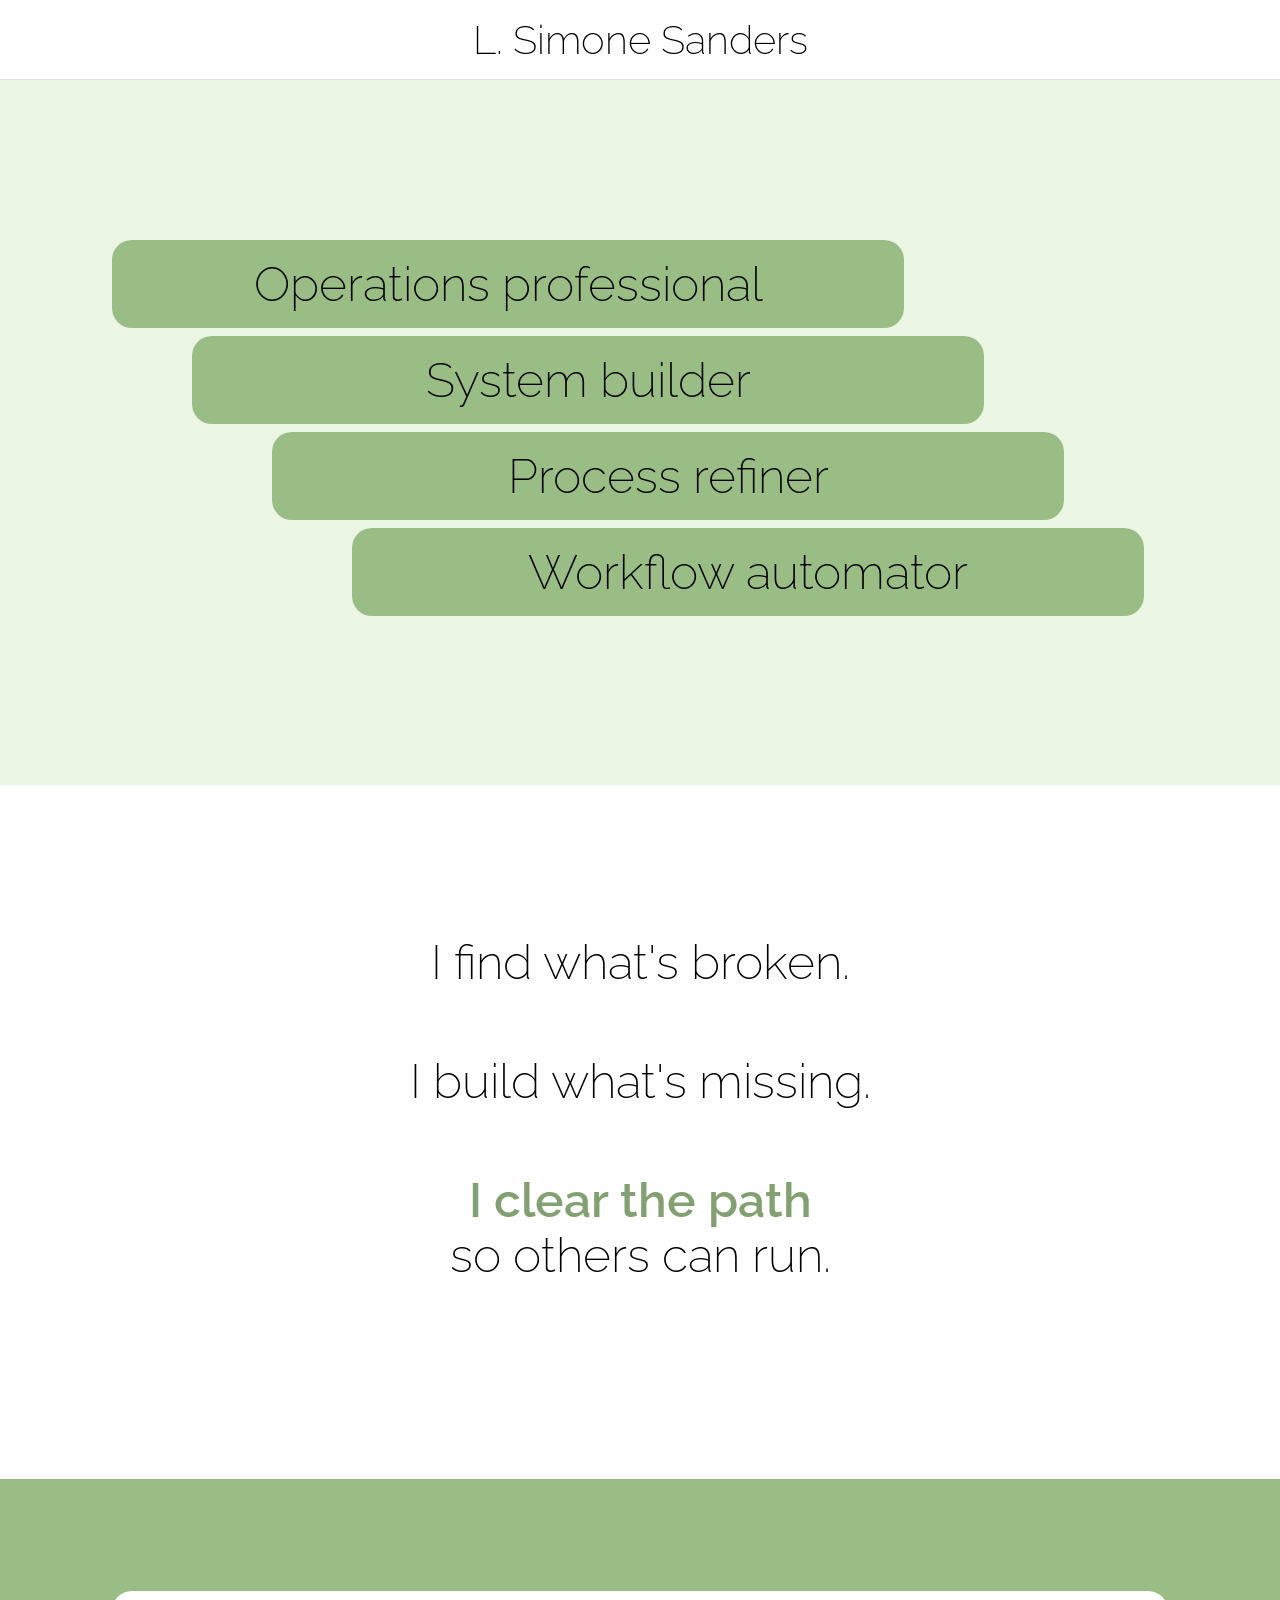
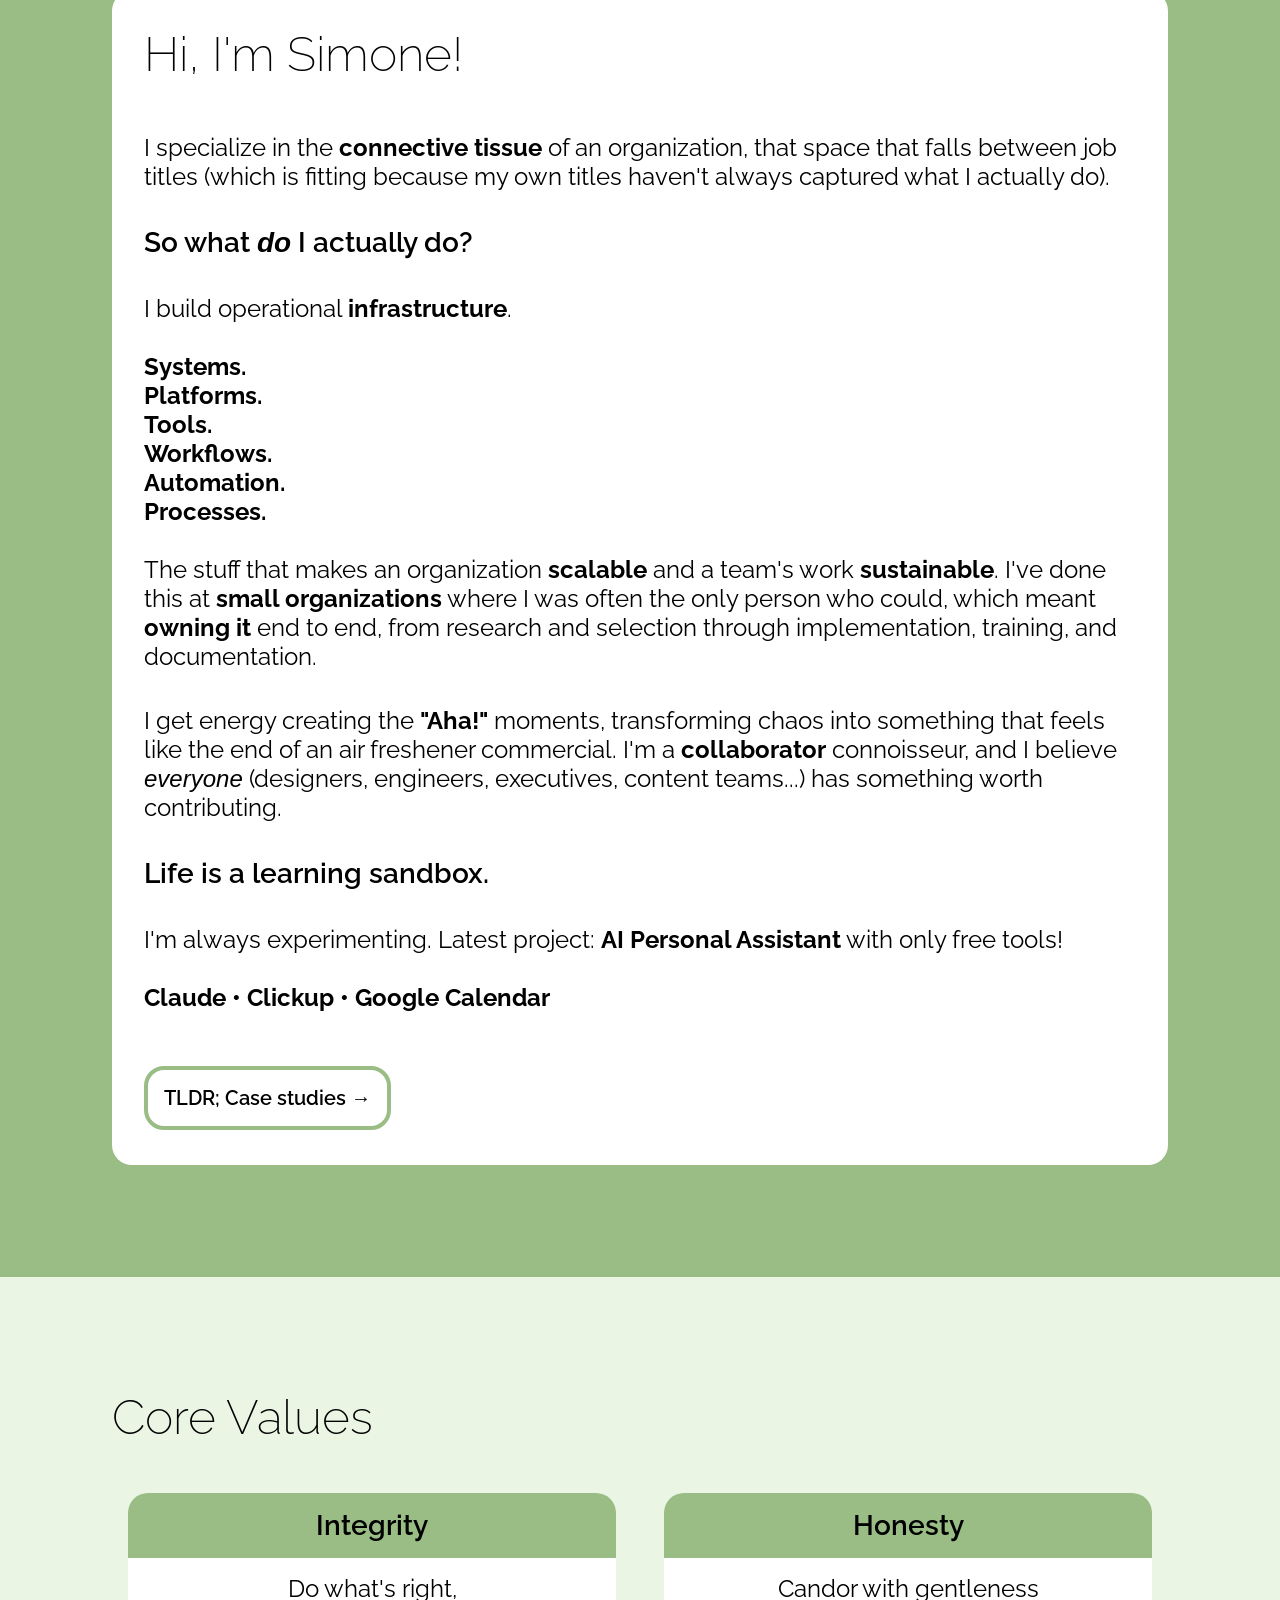
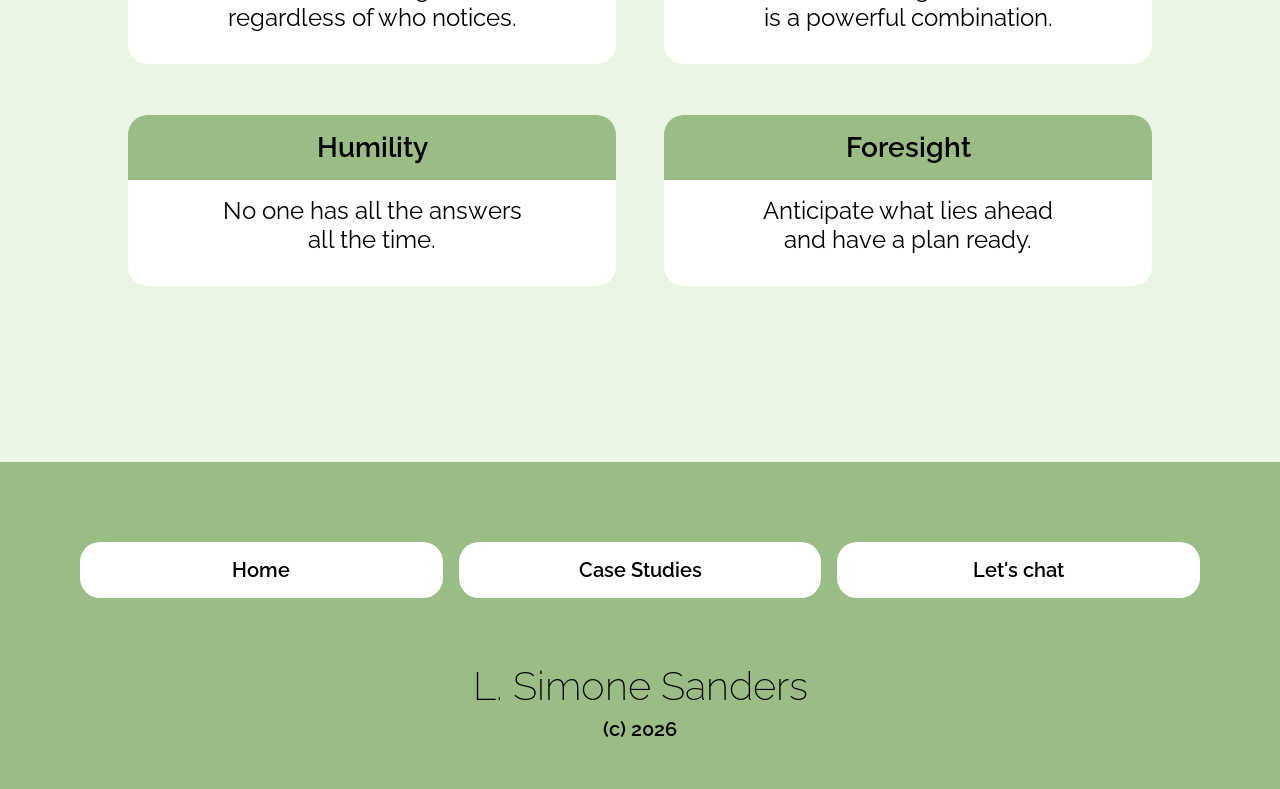
==== commit 186a9bb8: "Update index.html Update to green palette" ====
--- a/index.html
+++ b/index.html
@@ -10,88 +10,131 @@
 <link href="https://fonts.googleapis.com/css2?family=Raleway:wght@400;600&display=swap" rel="stylesheet" />
 </head>
 <body>
-
   <nav class="nav">
-    <span class="nav-name">L. Simone Sanders</span>
-    <ul class="nav-links">
-      <li><a href="work.html">Work</a></li>
-    </ul>
+    <span class="nav-name"><a href="index.html">L. Simone Sanders</a></span>
+    <!--<ul class="nav-links">
+      <li><a href="Work.html">Work</a></li>
+    </ul>-->
   </nav>
-
-  <main>
-    <h1 style="text-align: center;">L. Simone Sanders</h1>
-	  <h2>Operations professional who builds the systems, processes, and tools that help good teams be great.</h2>
-<br />
-<!--<div style="background-color: #fff; border: 4px solid #f4b7a4; border-radius: 50%; height: 300px; width: 300px; margin: auto; display: flex; justify-content: center; align-items: center;"><h3>HEADSHOT</h3></div><br />-->
-<h2 style="text-align: center;">I find what's broken, build what's missing, and leave teams wondering how they ever functioned without it.</h2><br /><br /><br />
-<div class="card">
-
-<div class="section-white"><br />
-  <div class="card-top"><h2>I love Ops!<br />I have over a decade of experience building the systems, tools, and processes that help cross-functional teams do their best work.</h2></div>
-  <div class="card-bottom">
-<br />
-<h3>My specialty</h3>
-<p>The connective tissue of organizations, the problems that fall between job titles</p>
-<h3>What makes me smile</h3>
-<p>Translating anything complex into something clear, especially if it helps decision-makers and executives</p>
-<h3>My secret sauce</h3>
-<p>Collaborating with anyone and everyone: designers, engineers, business stakeholders, content and product teams, you name it! Everyone has something valuable to contribute.</p>
-<h3>Also known for</h3>
-<p>Standing up a project management system, reworking a broken feedback process, and running publishing operations for a high-volume content pipeline (just for starters)</p>
-<h3>Latest experiment</h3>
-<p>Using Claude to automate my own personal ops (to do list, kids events, family business, etc.) - free tools only!</p>
-	  <br />
-</div>
-	<br />
+<main>
+<div class="section-blush">
+	<div class="staircase" id="staircase">
+  		<div class="tile">Operations professional</div>
+  		<div class="tile">System builder</div>
+  		<div class="tile">Process refiner</div>
+  		<div class="tile">Workflow automator</div>
+	</div>	
 </div>
 <br />
-</div>
 <br />
-<div class="card">
-  <div class="card-top"><h2>About2</h2></div>
-  <div class="card-bottom"><P>I've spent 13 years building operational systems in environments that didn't have them yet.</p>
-
-<p>At small nonprofits and a church organization, I owned digital communications end-to-end — websites, CRM, payments, registration — and built the full operational infrastructure for a first-time national conference from scratch. No playbook. Just a problem that needed solving.</p>
-
-<p>At a large tech company, I moved into content design and UX — working across research, content strategy, instructional design, and video production. I learned how product teams think, how design and engineering talk (and don't talk) to each other, and where the operational gaps tend to live.</p>
-
-<p>I also co-run a small business with my spouse, which means I've had real skin in the game on pricing, financials, and figuring out who we're actually trying to serve.</p>
-
-<p>What ties all of it together isn't a job title — it's a pattern: I show up when something needs to be built, figured out, or connected, and I make it work.</p></div>
-</div>
-
 <br />
-<div class="section-pink">
+<div class="section-white">
 <br />
-<div class="button-white">
-CTA</div>
 <br />
-<div class="button-coral">
-Coral Button</div>
-<br />
-<div class="button-ghost">
-Ghost Button</div>
+	<div class="tagline">
+  		<span class="tagline-line">I find what's broken.</span>
+  		<span class="tagline-line">I build what's missing.</span>
+  		<span class="tagline-line"><span id="tagline-highlight">I clear the path</span><br />so others can run.</span>
+	</div>
 <br />
 </div>
-<br />
-<h2>Core Values</h2>
-<br />
-<div class="column-container">
-  <div class="column"><h3>Integrity</h3><br /><p>Do the stuff right.</p></div>
-  <div class="column"><h3>Honesty</h3><br /><p>Don't lie.</p></div>
-  <div class="column"><h3>Humility</h3><br /><p>I don't think I'm that great.</p></div>
+<div class="section-coral">
+  <div class="card-simple">
+	<br />
+	<h1>Hi, I'm Simone!</h1>
+	<br />
+	<p>I specialize in the <strong>connective tissue</strong> of an organization, that space that falls between job titles (which is fitting because my own titles haven't always captured what I actually do).</p>
+	<br />
+	<h2>So what <I>do</I> I actually do?</h2>
+	<br />
+	<p>I build operational <strong>infrastructure</strong>.<br /><br /><strong>Systems.<br />Platforms.<br />Tools.<br />Workflows.<br />Automation.<br />Processes.</strong><br /><br />The stuff that makes an organization <strong>scalable</strong> and a team's work <strong>sustainable</strong>. I've done this at <strong>small organizations</strong> where I was often the only person who could, which meant <strong>owning it</strong> end to end, from research and selection through implementation, training, and documentation.</p>
+	<br />
+	<p>I get energy creating the <strong>"Aha!"</strong> moments, transforming chaos into something that feels like the end of an air freshener commercial. I'm a <strong>collaborator</strong> connoisseur, and I believe <i>everyone</I> (designers, engineers, executives, content teams...) has something worth contributing.</p>
+	<br />
+	<h2>Life is a learning sandbox.</h2>
+	<br />
+	<p>I'm always experimenting. Latest project: <strong>AI Personal Assistant</strong> with only free tools!<br /><br />
+	<strong>Claude • Clickup • Google Calendar</strong></p>
+	  <br /><br />
+	<div class="button-ghost"><a href="case-studies.html"><h3>TLDR; Case studies &rarr;</h3></a></div>
+	<br /><br />
+  </div>
 </div>
+<div class="section-blush">
+	<h1>Core Values</h1>
+		<div class="column-container">
+		  <div class="column">
+			<div class="card">
+				<div class="card-top"><h2>Integrity</h2></div>
+				<div class="card-bottom"><p>Do what's right,<br />regardless of who notices.</p></div>
+			</div>
+		  </div>
+		  <div class="column">
+			<div class="card">
+				<div class="card-top"><h2>Honesty</h2></div>
+				<div class="card-bottom"><p>Candor with gentleness<br />is a powerful combination.</p></div>
+			</div>
+		  </div>
+		</div>
+		<br />
+		<div class="column-container">
+			<div class="column">
+				<div class="card">
+					<div class="card-top"><h2>Humility</h2></div>
+					<div class="card-bottom"><p>No one has all the answers<br />all the time.</p></div>
+				</div>
+ 			 </div>
+			<div class="column">
+				<div class="card">
+					<div class="card-top"><h2>Foresight</h2></div>
+					<div class="card-bottom"><p>Anticipate what lies ahead<br />and have a plan ready.</p></div>
+				</div>
+			  </div>
+		</div>
+</div>
+  </main>
+<footer>
+	<div class="column-container">
+		<div class="column button-white"><a href="index.html">Home</a></div>
+		<div class="column button-white"><a href="case-studies.html">Case Studies</a></div>
+		<div class="column button-white"><a href="contact.html">Let's chat</a></div>
+	</div>
+	<div class="column"><h1>L. Simone Sanders</h1><h3>(c) 2026</h3></div>
+</footer>
+<script>
+  // staircase animation
+  const tiles = document.querySelectorAll('.tile');
 
-<div class="section-coral;">
-	<br />
-	<div class="column-container">
-		<div class="column button-white"><a href="work.html">Work Examples</a></div>
-		<div class="column button-white">Request a Resumé</div>
-		<div class="column button-white"><a href="index.html">Home</a></div>
-	</div>
-</div>
+  const observer = new IntersectionObserver((entries) => {
+    entries.forEach(entry => {
+      if (entry.isIntersecting) {
+        tiles.forEach(tile => tile.classList.add('visible'));
+      }
+    });
+  }, { threshold: 0.2 });
 
-  </main>
+  observer.observe(document.getElementById('staircase'));
 
+//tagline animation
+const taglineLines = document.querySelectorAll('.tagline-line');
+
+const taglineObserver = new IntersectionObserver((entries) => {
+  entries.forEach(entry => {
+    if (entry.isIntersecting) {
+      taglineLines.forEach((line, index) => {
+        const delay = index * 300;
+        setTimeout(() => {
+          line.classList.add('visible');
+          setTimeout(() => line.classList.add('settled'), 250);
+        }, delay);
+      });
+    }
+  });
+}, { threshold: 0.5 });
+
+taglineObserver.observe(document.querySelector('.tagline'));
+
+</script>
 </body>
+
 </html>
--- a/style.css
+++ b/style.css
@@ -6,36 +6,41 @@
 
 body {
   font-family: "Raleway", sans-serif;
-  background-color: #F7E8DE;
+  background-color: #EBF5E4;
 }
 
 h1 {
   font-family: "Raleway", sans-serif;
   font-size: 3rem;
   font-weight: 200;
-  Padding-bottom: 2rem;
+  padding-bottom: 2rem;
 }
 
 h2 {
-  Font-family: "Raleway", sans-serif;
-  Font-size: 1.75rem;
-  Font-weight: 600;
-  Padding-bottom: 1rem;
+  font-family: "Raleway", sans-serif;
+  font-size: 1.75rem;
+  font-weight: 600;
+  padding-bottom: 1rem;
 }
 
 h3, .button-coral, .button-white, .button-ghost {
-  Font-family: "Raleway", sans-serif;
-  Font-size: 1.25rem;
-  Font-weight: 600;
+  font-family: "Raleway", sans-serif;
+  font-size: 1.25rem;
+  font-weight: 600;
 }
 
 p, ul, ol {
   padding-bottom: 1rem;
-  font-size: 1.25rem;
-}
-
-Ul, ol {
-  Padding-left: 1.5rem;
+  font-size: 1.5rem;
+}
+
+ul, ol {
+  padding-left: 1.5rem;
+}
+
+a, .button-coral a, .button-white a, .button-ghost a { 
+  text-decoration: none;
+  color: inherit;
 }
 
 /* --- Sticky Nav --- */
@@ -54,9 +59,9 @@
 
 .nav-name {
   flex: 1;
-  text-align: left;
-  font-weight: 600;
-  font-size: 2rem;
+  text-align: center;
+  font-weight: 200;
+  font-size: 2.5rem;
 }
 
 .nav-toggle {
@@ -69,7 +74,6 @@
   color: #333;
 }
 
-/* --- Hamburger
 .nav-links {
   display: none;
   flex-direction: column;
@@ -77,22 +81,13 @@
   list-style: none;
   padding: 0.5rem 0;
 }
--- */
-
-.nav-links {
-  display: flex;
-  flex-direction: column;
-  width: 100%;
-  list-style: none;
-  padding: 0.5rem 0;
-}
 
 .nav-links.open {
   display: flex;
 }
 
 .nav-links li {
-  text-align: right;
+  text-align: center;
 }
 
 .nav-links a {
@@ -107,63 +102,85 @@
   color: #000;
 }
 
+
+/* --- Page Header --- */
+
+.page-header {
+  width: calc(100% + 6rem);
+  margin-left: -3rem;
+  padding: 4.5rem;
+  background-color: #EBF5E4;
+}
+
+.page-header h1 {
+  font-size: 3rem;
+  text-align: center;
+}
+
 /* --- Body Sections --- */
 
 .section-white {
   width: calc(100% + 6rem);
   margin-left: -3rem;
-  Padding: 3rem;
-  Background-color: #fff;
+  padding: 7rem;
+  background-color: #fff;
 }
 
 .section-pink {
   width: calc(100% + 6rem);
   margin-left: -3rem;
-  Padding: 3rem;
-  Background-color: #FBF4EF;
-}
+  Padding: 7rem;
+  background-color: #FBF4EF;
+  }
 
 .section-blush {
   width: calc(100% + 6rem);
   margin-left: -3rem;
-  Padding: 3rem;
-  Background-color: #F7E8DE;
+  padding: 7rem;
+  background-color: #EBF5E4;
 }
 
 .section-coral {
   width: calc(100% + 6rem);
   margin-left: -3rem;
-  Padding: 3rem;
-  Background-color: #F4B7A4;
+  padding: 7rem;
+  background-color: #99BD84;
 }
 
 /* --- Cards --- */
 .card {
-  Display: flex:
-  Justify-content: space-between;
-  Gap: 1rem;
-  Flex-direction: row;
+  display: flex:
+  justify-content: space-between;
+  gap: 1rem;
+  flex-direction: row;
 }
 
 .card-top {
-  Flex: 1;
-  Background-color: #F4B7A4;
-  Padding: 1rem 2rem 1rem 2rem;
-  Border-radius: 20px 20px 0px 0px;
+  flex: 1;
+  background-color: #99BD84;
+  padding: 1rem 2rem 0rem 2rem;
+  border-radius: 20px 20px 0px 0px;
 }
 
 .card-bottom {
-  Flex: 1;
-  Background-color: #FBF4EF;
-  Padding: 1rem 2rem 1rem 2rem;
-  Border-radius: 0px 0px 20px 20px;
+  flex: 1;
+  background-color: #fff;
+  padding: 1rem 2rem 1rem 2rem;
+  border-radius: 0px 0px 20px 20px;
 }
 
 .card-simple {
-  Flex: 1;
-  Background-color: #fff;
-  Padding: 1rem 2rem 1rem 2rem;
-  Border-radius: 20px;
+  flex: 1;
+  background-color: #fff;
+  padding: 1rem 2rem 1rem 2rem;
+  border-radius: 20px;
+}
+
+.card-simple-pink {
+  flex: 1;
+  background-color: #FBF4EF;
+  padding: 1rem 2rem 1rem 2rem;
+  border-radius: 20px;
 }
 
 /* --- Columns --- */
@@ -175,35 +192,258 @@
 
 .column {
   flex: 1;
-  background-color: #F4B7A4;
   padding: 1rem;
   text-align: center;
   vertical-align: middle;
-  Border-radius: 20px;
+  border-radius: 20px;
 }
 
 /* --- Buttons --- */
+.button {
+  width: 50%;
+  text-align: center;
+}
+
 .button-coral {
   padding: 1rem;
-  background-color: #f4b7a4;
-  Border-radius: 20px;
+  background-color: #99BD84;
+  border-radius: 20px;
+}
+
+.button-coral:hover {
+  background-color: #82A071;
 }
 
 .button-white {
   padding: 1rem;
   background-color: #fff;
-  Border-radius: 20px;
+  border-radius: 20px;
+}
+
+.button-white:hover {
+  background-color: #000000;
+  color: #fff;
 }
 
 .button-ghost {
+  display: inline-block;
   padding: 1rem;
   background-color: #fff;
-  Border: 4px solid #f4b7a4;
-  Border-radius: 20px;
-}
-
-/* --- Main content area ---*/
+  border: 4px solid #99BD84;
+  border-radius: 20px;
+}
+
+.button-ghost:hover {
+  background-color: #EBF5E4;
+  border: 4px solid #333333;
+}
+
+.button-coral a, .button-white a, .button-ghost a {
+  display: block;  
+}
+
+
+/* --- Footer --- */
+
+footer {
+  padding: 5rem 5rem 2rem 5rem;
+  background-color: #99BD84;
+}
+
+footer h1 {
+  padding-top: 3rem;
+  padding-bottom: 0.5rem;
+  font-size: 2.5rem;
+}
+
+/* --- Main content area --- */
 /* --- Changing this requires recalculating section widths --- */
 main {
   padding: 3rem;
 }
+
+/* --- Home Intro --- */
+  :root {
+    --tile-gap: 0.5rem;
+    --stair-step: 5rem;
+    --slide-speed: 0.4s;
+    --tile-color: #99BD84;
+    --tile-radius: 20px;
+    --tile-padding: 1rem 2rem;
+    --tile-width: 75%;
+  }
+
+  .staircase {
+    display: flex;
+    flex-direction: column;
+    gap: var(--tile-gap);
+    /* margin-left: 4.5rem; /* half of (--stair-step * 3) */ 
+  }
+
+  .tile {
+    background-color: var(--tile-color);
+    border-radius: var(--tile-radius);
+    padding: var(--tile-padding);
+    font-family: "Raleway", sans-serif;
+    font-size: 3rem;
+    font-weight: 200;
+    color: #000;
+    width: var(--tile-width);
+    text-align: center;
+    transform: translateX(-120%);
+    opacity: 0;
+    transition: transform var(--slide-speed) cubic-bezier(0.25, 0.8, 0.25, 1),
+                opacity var(--slide-speed) ease;
+  }
+
+  .tile:nth-child(1) { margin-left: 0; transition-delay: 0s; }
+  .tile:nth-child(2) { margin-left: calc(var(--stair-step) * 1); transition-delay: 0.3s; }
+  .tile:nth-child(3) { margin-left: calc(var(--stair-step) * 2); transition-delay: 0.6s; }
+  .tile:nth-child(4) { margin-left: calc(var(--stair-step) * 3); transition-delay: 0.9s; }
+
+  .tile.visible {
+    transform: translateX(0);
+    opacity: 1;
+  }
+
+/* --- Home Tagline --- */
+
+.tagline {
+  text-align: center;
+}
+
+.tagline-line {
+  display: block;
+  font-family: "Raleway", sans-serif;
+  font-size: 3rem;
+  font-weight: 200;
+  line-height: 1.15;
+  padding-bottom: 4rem;
+  opacity: 0;
+  transform: scale(0.85);
+  transition: transform 0.25s ease, opacity 0.25s ease;
+}
+
+.tagline-line #tagline-highlight {
+  color: #82A071;
+  font-weight: 600;
+  /*Text-shadow: 1.75px 1.75px 5px rgba(0, 0, 0, 0.3);*/
+}
+
+.tagline-line.visible {
+  opacity: 1;
+  transform: scale(1.1);
+}
+
+.tagline-line.settled {
+  transform: scale(1);
+}
+
+.tagline-line:nth-child(1) { transition-delay: 0s; }
+.tagline-line:nth-child(2) { transition-delay: 0s; }
+.tagline-line:nth-child(3) { transition-delay: 0s; }
+
+/* --- Lightbox --- */
+.lightbox-trigger {
+  cursor: pointer;
+}
+
+.lightbox-overlay {
+  display: none;
+  position: fixed;
+  top: 0;
+  left: 0;
+  width: 100vw;
+  height: 100vh;
+  background: rgba(0, 0, 0, 0.85);
+  z-index: 1000;
+  justify-content: center;
+  align-items: center;
+  overflow-y: auto;
+  align-items: flex-start;
+  padding-top: 2rem;
+}
+
+.lightbox-overlay.open {
+  display: flex;
+}
+
+.lightbox-overlay img {
+  width: 90vw;
+  object-fit: contain;
+}
+
+/* --- Responsive --- */
+@media (max-width: 600px) {
+  .section-blush, .section-pink, .section-coral{
+	padding: 2rem; 
+  }
+  h1 {
+	font-size: 2.25rem;  
+  }
+
+  h2 {
+	font-size: 1.5rem;
+  }
+
+  p, ul, ol {
+    padding-bottom: 1rem;
+    font-size: 1.25rem;
+  }
+
+  ul, ol {
+    padding-left: 1.25rem;
+  }
+
+  .button {
+    width: 80%;
+  }
+
+/* --- Home Intro --- */
+  .tile {
+    font-size: 1.75rem;
+    width: 90%;
+    /* padding: 0.5rem 1rem; */
+    white-space: normal;
+  }
+
+  .tile:nth-child(1) { margin-left: 0; }
+  .tile:nth-child(2) { margin-left: 1rem; }
+  .tile:nth-child(3) { margin-left: 2rem; }
+  .tile:nth-child(4) { margin-left: 3rem; }
+
+  .staircase {
+    margin-left: 0;
+  }
+
+/* --- Home Tagline --- */
+  .tagline-line {
+    display: block;
+    font-family: "Raleway", sans-serif;
+    font-size: 1.75rem;
+    font-weight: 200;
+    line-height: 1.4;
+    padding-bottom: 1rem;
+    opacity: 0;
+    transform: scale(0.85);
+    transition: transform 0.25s ease, opacity 0.25s ease;
+  }
+
+/* --- Columns --- */
+  .column-container {
+    flex-direction: column;
+  }
+
+/* --- Footer --- */
+  footer {
+    padding: 3rem 2rem 1rem 2rem;
+  }
+
+  footer h1 {
+    padding-top: 2rem;
+    padding-bottom: 0.5rem;
+    font-size: 1.5rem;
+  }
+
+
+}
